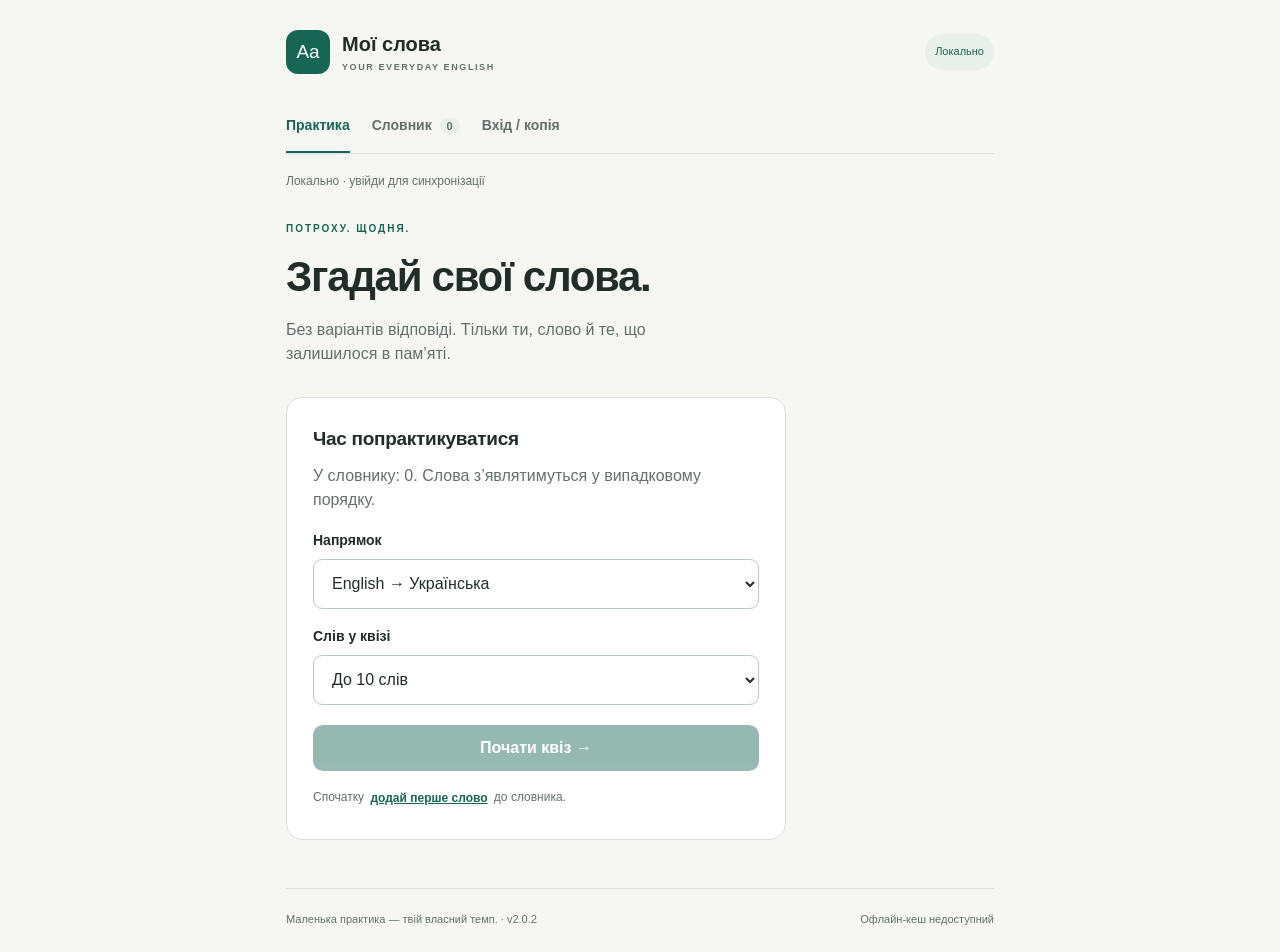
==== index.html @ 68e7719b "Add files via upload" ====
<!doctype html>
<html lang="uk">
<head>
  <meta charset="utf-8">
  <meta name="viewport" content="width=device-width, initial-scale=1, viewport-fit=cover">
  <meta name="theme-color" content="#176655">
  <meta name="description" content="Особистий англійський словник і квіз із ручним введенням відповіді. Працює локально й офлайн.">
  <meta name="apple-mobile-web-app-capable" content="yes">
  <meta name="apple-mobile-web-app-status-bar-style" content="default">
  <meta name="apple-mobile-web-app-title" content="Мої слова">
  <link rel="manifest" href="./manifest.webmanifest">
  <link rel="icon" href="./icons/icon.svg" type="image/svg+xml">
  <link rel="apple-touch-icon" href="./icons/apple-touch-icon.png">
  <link rel="stylesheet" href="./styles.css">
  <title>Мої слова · Vocabulary</title>
</head>
<body>
  <div class="shell">
    <header class="header"><a class="brand" href="./" aria-label="Мої слова — головна"><span class="brand-icon" aria-hidden="true">Aa</span><span>Мої слова<small>YOUR EVERYDAY ENGLISH</small></span></a><button id="account-shortcut" class="local-badge" type="button">Локально</button></header>
    <aside id="storage-warning" class="notice danger" hidden><p id="storage-warning-text"></p><button id="reload" class="secondary" type="button">Перезавантажити</button></aside>
    <aside id="update-notice" class="notice" hidden>Доступне оновлення. Заверши квіз і збережи зміни, потім <button id="update" class="text-button" type="button">онови застосунок</button>.</aside>
    <nav class="tabs" aria-label="Розділи"><button type="button" data-tab="quiz" aria-current="page">Практика</button><button type="button" data-tab="words">Словник <span id="word-count">0</span></button><button type="button" data-tab="backup">Вхід / копія</button></nav>
    <div class="sync-bar"><p id="sync-status" role="status">Словник на цьому пристрої</p><button id="sync-now" class="text-button" type="button" hidden>Синхронізувати ↻</button></div>
    <main id="main">
      <section id="quiz-view" aria-labelledby="quiz-title">
        <div id="quiz-setup">
          <p class="eyebrow">ПОТРОХУ. ЩОДНЯ.</p><h1 id="quiz-title">Згадай свої слова.</h1><p class="intro">Без варіантів відповіді. Тільки ти, слово й те, що залишилося в пам’яті.</p>
          <div class="panel practice-panel"><h2>Час попрактикуватися</h2><p id="available-count" class="muted"></p>
            <form id="start-form"><label for="direction">Напрямок</label><select id="direction"><option value="en-uk">English → Українська</option><option value="uk-en">Українська → English</option></select><label for="quiz-size">Слів у квізі</label><select id="quiz-size"><option value="10">До 10 слів</option><option value="20">До 20 слів</option><option value="all">Увесь словник</option></select><button id="start" class="primary full" type="submit">Почати квіз <span aria-hidden="true">→</span></button></form>
            <p id="quiz-empty" class="hint">Спочатку <button type="button" class="text-button" id="add-first">додай перше слово</button> до словника.</p>
          </div><p id="last-quiz" class="footnote"></p>
        </div>
        <div id="quiz-active" hidden><div class="section-line"><span id="quiz-progress" class="eyebrow"></span><button id="end-quiz" class="text-button" type="button">Завершити</button></div><progress id="progress" value="0" max="1" aria-label="Прогрес квізу"></progress><div class="panel question-panel"><p id="answer-language" class="muted"></p><h1 id="question" dir="auto"></h1><form id="answer-form"><label for="answer">Твоя відповідь</label><input id="answer" type="text" autocomplete="off" autocorrect="off" autocapitalize="none" spellcheck="false" maxlength="500" required><button id="check" class="primary full" type="submit">Перевірити</button></form><button id="skip" type="button" class="text-button skip">Не пам’ятаю</button><div id="feedback" class="feedback" aria-live="polite" hidden><h2 id="feedback-title"></h2><p id="expected"></p><p id="given" class="muted"></p><button id="accept" class="secondary full" type="button">Зарахувати мою відповідь</button><button id="next" class="primary full" type="button">Наступне слово →</button></div></div></div>
        <div id="quiz-result" hidden tabindex="-1"><p class="eyebrow">ПРАКТИКУ ЗАВЕРШЕНО</p><h1>Ще трохи впевненості.</h1><div class="panel"><p id="result-score" class="score"></p><p id="result-description" class="muted"></p><div class="button-row"><button id="again" class="primary" type="button">Новий квіз</button><button id="retry" class="secondary" type="button">Повторити помилки</button></div></div><div id="mistakes"></div></div>
      </section>
      <section id="words-view" aria-labelledby="words-title" hidden><p class="eyebrow">ТВІЙ ОСОБИСТИЙ ЗАПАС</p><h1 id="words-title">Слово за словом.</h1><p class="intro">Додавай те, що зустрічається саме тобі.</p><form id="word-form" class="panel"><h2 id="form-title">Додати слово</h2><label for="english">Англійське слово або вираз</label><input id="english" placeholder="flood" maxlength="500" lang="en" autocomplete="off" autocapitalize="none" spellcheck="false" required><label for="ukrainian">Український переклад</label><input id="ukrainian" placeholder="затоплювати; затопити" maxlength="500" lang="uk" autocomplete="off" required><p class="hint">Кілька правильних варіантів розділяй крапкою з комою <strong>;</strong> в будь-якому полі. Кома залишається частиною виразу.</p><div class="button-row"><button id="save-word" class="primary" type="submit">Додати слово +</button><button id="cancel-edit" class="secondary" type="button" hidden>Скасувати</button></div></form><div class="section-line"><h2>Мій словник</h2><span id="list-count" class="muted"></span></div><label class="sr-only" for="search">Пошук у словнику</label><input id="search" type="search" placeholder="Знайти слово або переклад…" autocomplete="off"><ul id="word-list" class="word-list"></ul><p id="list-empty" class="empty"></p></section>
      <section id="backup-view" aria-labelledby="backup-title" hidden><p class="eyebrow">ЗБЕРЕЖИ СВОЄ</p><h1 id="backup-title">Твої слова. Усюди.</h1><p class="intro">Увійди з однаковою поштою на iPhone і MacBook, щоб мати спільний словник.</p>
      <div class="panel"><h2>Синхронізація</h2><p id="account-description" class="muted"></p>
        <form id="login-form"><label for="login-email">Твоя пошта</label><input id="login-email" type="email" autocomplete="username" autocapitalize="none" autocorrect="off" required><label for="login-password">Пароль словника</label><input id="login-password" type="password" autocomplete="current-password" minlength="6" required><button id="login" class="primary full" type="submit">Увійти</button><p class="hint">Використай користувача, створеного в Supabase. Після першого входу слова з цього пристрою додадуться до твого хмарного словника. Реєстрації тут немає.</p></form>
        <div id="signed-in" hidden><p id="account-email"></p><button id="logout" class="secondary" type="button">Вийти на цьому пристрої</button><p class="hint">Вихід зупиняє синхронізацію. Локальна копія залишається доступною на цьому пристрої.</p></div>
      </div>
      <div id="sync-conflicts" class="panel" hidden><h2>Обери версію слова</h2><p class="muted">Слово змінилося на двох пристроях. Експорт зберігає поточну локальну версію; після вибору інша версія може бути замінена.</p><div id="conflict-list"></div></div><div class="panel"><h2>Експорт</h2><p class="muted">JSON-файл містить увесь словник і підсумок останнього квізу.</p><button id="export" class="primary" type="button">Завантажити JSON ↓</button><button id="export-raw" class="secondary" type="button" hidden>Зберегти пошкоджені дані</button><p id="export-note" class="hint">Після завантаження перевір, що файл з’явився у «Файли» → «Завантаження».</p></div><form id="import-form" class="panel"><h2>Відновлення</h2><label for="import-file">Файл резервної копії JSON</label><input id="import-file" type="file" accept=".json,application/json" required><label for="import-mode">Як імпортувати</label><select id="import-mode"><option value="merge">Додати до мого словника</option><option value="replace">Замінити весь словник</option></select><p class="hint">Під час додавання точні дублікати пропускаються. Після входу заміна пошириться також на хмарний словник та інші пристрої й потребує підтвердження.</p><button id="import" class="secondary" type="submit">Імпортувати</button></form><div class="storage-note"><h2>Пам’ятай про локальне збереження</h2><p>Слова не надсилаються на GitHub. Після входу вони синхронізуються з твоїм Supabase. До появи статусу «Синхронізовано» зміни є лише на цьому пристрої. Очищення його даних може видалити ще не передані зміни.</p><p>Safari та встановлений застосунок можуть мати окремі локальні дані. Увійди в однаковий акаунт на кожному пристрої. Не видаляй застосунок, доки є непередані зміни. JSON-копії працюють і без входу.</p><p>Роби копію після важливих змін. Офлайн-режим стане доступним після першого повного відкриття з інтернетом.</p></div></section>
    </main><footer>Маленька практика — твій власний темп. · v2.0.2<span id="offline-status" role="status"></span></footer>
  </div><div id="toast" role="status" aria-live="polite" hidden></div><noscript>Для словника потрібен JavaScript. Увімкни його в налаштуваннях браузера.</noscript><script type="module" src="./app.js"></script>
</body>
</html>
---- styles.css ----
:root{color-scheme:light;--bg:#f6f7f3;--paper:#fff;--ink:#202d29;--muted:#64716b;--green:#176655;--line:#dce3dc;--tint:#e9f0e9;--red:#a33c32;font-family:-apple-system,BlinkMacSystemFont,"Segoe UI",sans-serif;font-size:16px}*{box-sizing:border-box}[hidden]{display:none!important}body{margin:0;background:var(--bg);color:var(--ink);line-height:1.55}button,input,select{font:inherit}button,a,input,select{-webkit-tap-highlight-color:transparent}button{cursor:pointer;min-height:46px;border:0;border-radius:10px;font-weight:600;padding:11px 18px}button:disabled{opacity:.45;cursor:default}button:focus-visible,a:focus-visible,input:focus-visible,select:focus-visible{outline:3px solid #b97b2b;outline-offset:3px}input,select{width:100%;padding:13px 14px;min-height:50px;background:#fff;border:1px solid #b9c8bf;border-radius:9px;color:var(--ink);font-size:16px}input[type=file]{font-size:14px;padding:12px;overflow:hidden}label{display:block;font-size:14px;font-weight:600;margin:17px 0 7px}h1,h2,p{margin-top:0}h1{font-size:clamp(30px,5vw,42px);line-height:1.18;letter-spacing:-1.3px;margin-bottom:16px;font-weight:650}h2{font-size:19px;letter-spacing:-.3px;margin-bottom:10px}p{margin-bottom:16px}.shell{max-width:760px;margin:auto;padding:0 26px}.header{display:flex;align-items:center;justify-content:space-between;padding:30px 0 26px;gap:12px}.brand{display:flex;align-items:center;gap:12px;text-decoration:none;color:var(--ink);font-size:20px;font-weight:650;line-height:1.3}.brand small{display:block;font-size:9px;font-weight:600;letter-spacing:1.6px;color:var(--muted);margin-top:5px}.brand-icon{background:var(--green);color:#fff;display:grid;place-items:center;width:44px;height:44px;border-radius:12px;font-size:19px;font-weight:500}.local-badge{font-size:11px;color:var(--green);background:var(--tint);border-radius:30px;padding:7px 10px;white-space:nowrap}.tabs{display:flex;border-bottom:1px solid var(--line);margin-bottom:42px;gap:22px}.tabs button{border-radius:0;padding:14px 0;background:none;color:var(--muted);border-bottom:2px solid transparent;min-height:53px;font-size:14px}.tabs button[aria-current]{border-color:var(--green);color:var(--green)}.tabs span{font-size:11px;background:var(--tint);padding:2px 7px;border-radius:20px;margin-left:4px}.eyebrow{font-size:10px;letter-spacing:2px;font-weight:650;color:var(--green);margin-bottom:16px}.intro{color:var(--muted);max-width:450px;margin-bottom:30px;font-size:16px}.panel{background:var(--paper);border:1px solid var(--line);border-radius:16px;padding:26px;margin-bottom:24px}.practice-panel{max-width:500px}.muted,.hint,.footnote,.empty{color:var(--muted)}.hint{font-size:12px;line-height:1.65;margin:12px 0 0}.primary{background:var(--green);color:#fff}.secondary{background:var(--tint);color:var(--green);border:1px solid #d3dfd4}.full{width:100%;margin-top:20px}.text-button{padding:0 3px;min-height:44px;display:inline;background:none;color:var(--green);font-size:inherit}.hint .text-button{min-height:30px;text-decoration:underline}.button-row{display:flex;gap:10px;flex-wrap:wrap;margin-top:20px}.section-line{display:flex;justify-content:space-between;align-items:center;margin:28px 0 10px;gap:12px}.section-line h2,.section-line p{margin:0}.section-line .muted{font-size:12px}.word-list{list-style:none;padding:0;margin:16px 0}.word-list li{display:flex;gap:16px;align-items:center;justify-content:space-between;border-bottom:1px solid var(--line);padding:18px 0}.word-content{min-width:0;overflow-wrap:anywhere}.word-content strong{font-size:17px;font-weight:600;display:block}.word-content p{font-size:14px;color:var(--muted);margin:4px 0 0;white-space:pre-line}.word-actions{display:flex;flex-shrink:0;gap:3px}.word-actions button{font-size:12px;padding:9px;background:none;color:var(--green)}.word-actions .delete{color:var(--red)}.empty{padding:20px 0;font-size:14px}.footnote{font-size:12px}progress{width:100%;height:5px;border:0;display:block;margin:0 0 24px;border-radius:20px;background:var(--line)}progress::-webkit-progress-bar{background:var(--line);border-radius:20px}progress::-webkit-progress-value{background:var(--green);border-radius:20px}progress::-moz-progress-bar{background:var(--green)}.question-panel{padding:30px}.question-panel h1{margin:24px 0 30px;overflow-wrap:anywhere}.skip{display:block;margin:8px auto 0;font-size:14px}.feedback{margin-top:24px;border-top:1px solid var(--line);padding-top:22px;overflow-wrap:anywhere}.feedback h2{color:var(--green)}.feedback.wrong h2{color:var(--red)}.feedback p{margin-bottom:8px}.score{font-size:48px;font-weight:650;letter-spacing:-2px;margin-bottom:4px}.mistake{padding:18px 0;border-bottom:1px solid var(--line);overflow-wrap:anywhere}.mistake p{margin:4px 0;font-size:14px}.storage-note{font-size:14px;color:var(--muted);padding:4px 4px 0}.storage-note h2{font-size:16px;color:var(--ink)}.notice{padding:14px;background:var(--tint);border:1px solid var(--line);font-size:13px;border-radius:10px;margin-bottom:18px}.notice p{margin:0 0 8px}.danger{background:#fff0e9;color:#823b2c}.sr-only{position:absolute;width:1px;height:1px;overflow:hidden;clip:rect(0,0,0,0)}footer{margin:48px 0 0;padding:22px 0 max(24px,env(safe-area-inset-bottom));border-top:1px solid var(--line);font-size:11px;color:var(--muted);display:flex;justify-content:space-between;gap:12px}#toast{position:fixed;bottom:calc(20px + env(safe-area-inset-bottom));left:50%;transform:translateX(-50%);background:var(--ink);color:white;border-radius:12px;padding:13px 18px;font-size:14px;width:max-content;max-width:calc(100% - 32px);z-index:5;box-shadow:0 4px 24px #0002}#toast.error{background:#84392f}@media(max-width:480px){.shell{padding:0 20px}.header{padding-top:max(22px,env(safe-area-inset-top))}.local-badge{font-size:9px;padding:6px 8px}.brand{font-size:18px}.brand small{font-size:8px;letter-spacing:1px}.tabs{margin-bottom:32px;gap:24px}.panel{padding:21px}.word-list li{align-items:flex-start;gap:4px;flex-direction:column}.word-actions{align-self:flex-end;margin-bottom:-8px}.word-actions button{min-height:44px}footer{flex-direction:column;gap:4px}.question-panel{padding:23px}}@media(prefers-reduced-motion:reduce){*{scroll-behavior:auto!important}}

.sync-bar{display:flex;align-items:center;justify-content:space-between;gap:12px;margin:-24px 0 30px;font-size:12px;color:var(--muted)}.sync-bar p{margin:0;overflow-wrap:anywhere}.sync-bar button{font-size:12px;flex-shrink:0}.header .local-badge{min-height:36px;font-weight:500}.conflict-card{padding:20px 0;border-top:1px solid var(--line);overflow-wrap:anywhere}.conflict-card p{margin:5px 0;font-size:14px}#account-email{overflow-wrap:anywhere}#sync-conflicts{border-color:#bf9665}.sync-error{color:var(--red)}@media(max-width:480px){.tabs{gap:18px}.tabs button{font-size:13px}.sync-bar{margin-top:-18px;align-items:flex-start}.sync-bar button{max-width:135px}.local-badge{max-width:130px;overflow:hidden;text-overflow:ellipsis}}
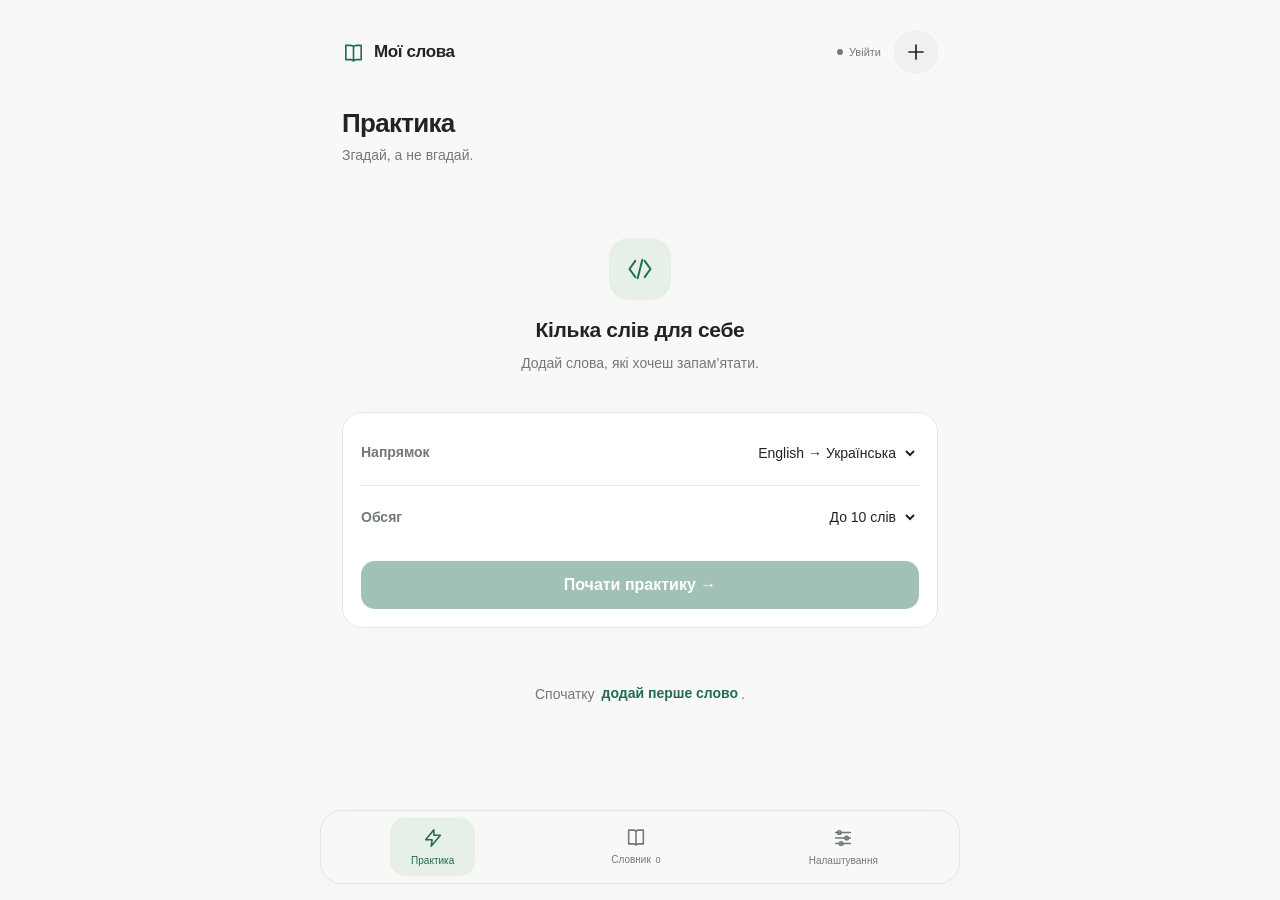
==== commit 91f90755: "Add files via upload" ====
--- a/index.html
+++ b/index.html
@@ -3,8 +3,9 @@
 <head>
   <meta charset="utf-8">
   <meta name="viewport" content="width=device-width, initial-scale=1, viewport-fit=cover">
-  <meta name="theme-color" content="#176655">
-  <meta name="description" content="Особистий англійський словник і квіз із ручним введенням відповіді. Працює локально й офлайн.">
+  <meta name="theme-color" content="#f8f8f6" media="(prefers-color-scheme: light)">
+  <meta name="theme-color" content="#212121" media="(prefers-color-scheme: dark)">
+  <meta name="description" content="Твій особистий англійський словник. Пригадуй слова, додавай нові й синхронізуй між пристроями.">
   <meta name="apple-mobile-web-app-capable" content="yes">
   <meta name="apple-mobile-web-app-status-bar-style" content="default">
   <meta name="apple-mobile-web-app-title" content="Мої слова">
@@ -12,35 +13,41 @@
   <link rel="icon" href="./icons/icon.svg" type="image/svg+xml">
   <link rel="apple-touch-icon" href="./icons/apple-touch-icon.png">
   <link rel="stylesheet" href="./styles.css">
-  <title>Мої слова · Vocabulary</title>
+  <title>Мої слова</title>
 </head>
 <body>
-  <div class="shell">
-    <header class="header"><a class="brand" href="./" aria-label="Мої слова — головна"><span class="brand-icon" aria-hidden="true">Aa</span><span>Мої слова<small>YOUR EVERYDAY ENGLISH</small></span></a><button id="account-shortcut" class="local-badge" type="button">Локально</button></header>
-    <aside id="storage-warning" class="notice danger" hidden><p id="storage-warning-text"></p><button id="reload" class="secondary" type="button">Перезавантажити</button></aside>
-    <aside id="update-notice" class="notice" hidden>Доступне оновлення. Заверши квіз і збережи зміни, потім <button id="update" class="text-button" type="button">онови застосунок</button>.</aside>
-    <nav class="tabs" aria-label="Розділи"><button type="button" data-tab="quiz" aria-current="page">Практика</button><button type="button" data-tab="words">Словник <span id="word-count">0</span></button><button type="button" data-tab="backup">Вхід / копія</button></nav>
-    <div class="sync-bar"><p id="sync-status" role="status">Словник на цьому пристрої</p><button id="sync-now" class="text-button" type="button" hidden>Синхронізувати ↻</button></div>
-    <main id="main">
-      <section id="quiz-view" aria-labelledby="quiz-title">
-        <div id="quiz-setup">
-          <p class="eyebrow">ПОТРОХУ. ЩОДНЯ.</p><h1 id="quiz-title">Згадай свої слова.</h1><p class="intro">Без варіантів відповіді. Тільки ти, слово й те, що залишилося в пам’яті.</p>
-          <div class="panel practice-panel"><h2>Час попрактикуватися</h2><p id="available-count" class="muted"></p>
-            <form id="start-form"><label for="direction">Напрямок</label><select id="direction"><option value="en-uk">English → Українська</option><option value="uk-en">Українська → English</option></select><label for="quiz-size">Слів у квізі</label><select id="quiz-size"><option value="10">До 10 слів</option><option value="20">До 20 слів</option><option value="all">Увесь словник</option></select><button id="start" class="primary full" type="submit">Почати квіз <span aria-hidden="true">→</span></button></form>
-            <p id="quiz-empty" class="hint">Спочатку <button type="button" class="text-button" id="add-first">додай перше слово</button> до словника.</p>
-          </div><p id="last-quiz" class="footnote"></p>
-        </div>
-        <div id="quiz-active" hidden><div class="section-line"><span id="quiz-progress" class="eyebrow"></span><button id="end-quiz" class="text-button" type="button">Завершити</button></div><progress id="progress" value="0" max="1" aria-label="Прогрес квізу"></progress><div class="panel question-panel"><p id="answer-language" class="muted"></p><h1 id="question" dir="auto"></h1><form id="answer-form"><label for="answer">Твоя відповідь</label><input id="answer" type="text" autocomplete="off" autocorrect="off" autocapitalize="none" spellcheck="false" maxlength="500" required><button id="check" class="primary full" type="submit">Перевірити</button></form><button id="skip" type="button" class="text-button skip">Не пам’ятаю</button><div id="feedback" class="feedback" aria-live="polite" hidden><h2 id="feedback-title"></h2><p id="expected"></p><p id="given" class="muted"></p><button id="accept" class="secondary full" type="button">Зарахувати мою відповідь</button><button id="next" class="primary full" type="button">Наступне слово →</button></div></div></div>
-        <div id="quiz-result" hidden tabindex="-1"><p class="eyebrow">ПРАКТИКУ ЗАВЕРШЕНО</p><h1>Ще трохи впевненості.</h1><div class="panel"><p id="result-score" class="score"></p><p id="result-description" class="muted"></p><div class="button-row"><button id="again" class="primary" type="button">Новий квіз</button><button id="retry" class="secondary" type="button">Повторити помилки</button></div></div><div id="mistakes"></div></div>
-      </section>
-      <section id="words-view" aria-labelledby="words-title" hidden><p class="eyebrow">ТВІЙ ОСОБИСТИЙ ЗАПАС</p><h1 id="words-title">Слово за словом.</h1><p class="intro">Додавай те, що зустрічається саме тобі.</p><form id="word-form" class="panel"><h2 id="form-title">Додати слово</h2><label for="english">Англійське слово або вираз</label><input id="english" placeholder="flood" maxlength="500" lang="en" autocomplete="off" autocapitalize="none" spellcheck="false" required><label for="ukrainian">Український переклад</label><input id="ukrainian" placeholder="затоплювати; затопити" maxlength="500" lang="uk" autocomplete="off" required><p class="hint">Кілька правильних варіантів розділяй крапкою з комою <strong>;</strong> в будь-якому полі. Кома залишається частиною виразу.</p><div class="button-row"><button id="save-word" class="primary" type="submit">Додати слово +</button><button id="cancel-edit" class="secondary" type="button" hidden>Скасувати</button></div></form><div class="section-line"><h2>Мій словник</h2><span id="list-count" class="muted"></span></div><label class="sr-only" for="search">Пошук у словнику</label><input id="search" type="search" placeholder="Знайти слово або переклад…" autocomplete="off"><ul id="word-list" class="word-list"></ul><p id="list-empty" class="empty"></p></section>
-      <section id="backup-view" aria-labelledby="backup-title" hidden><p class="eyebrow">ЗБЕРЕЖИ СВОЄ</p><h1 id="backup-title">Твої слова. Усюди.</h1><p class="intro">Увійди з однаковою поштою на iPhone і MacBook, щоб мати спільний словник.</p>
-      <div class="panel"><h2>Синхронізація</h2><p id="account-description" class="muted"></p>
-        <form id="login-form"><label for="login-email">Твоя пошта</label><input id="login-email" type="email" autocomplete="username" autocapitalize="none" autocorrect="off" required><label for="login-password">Пароль словника</label><input id="login-password" type="password" autocomplete="current-password" minlength="6" required><button id="login" class="primary full" type="submit">Увійти</button><p class="hint">Використай користувача, створеного в Supabase. Після першого входу слова з цього пристрою додадуться до твого хмарного словника. Реєстрації тут немає.</p></form>
-        <div id="signed-in" hidden><p id="account-email"></p><button id="logout" class="secondary" type="button">Вийти на цьому пристрої</button><p class="hint">Вихід зупиняє синхронізацію. Локальна копія залишається доступною на цьому пристрої.</p></div>
+<div class="shell">
+  <header class="header">
+    <a class="brand" href="./" aria-label="Мої слова — головна"><svg viewBox="0 0 24 24" aria-hidden="true"><path d="M4 4.5h5a4 4 0 0 1 3 1.3 4 4 0 0 1 3-1.3h5v15h-5a4 4 0 0 0-3 1.3 4 4 0 0 0-3-1.3H4zM12 6v14"/></svg>Мої слова</a>
+    <div class="header-actions"><button id="account-shortcut" class="sync-chip" type="button" data-state="guest"><span class="sync-dot" aria-hidden="true"></span><span id="sync-chip-label">Увійти</span></button><button id="quick-add" type="button" class="icon-button" aria-label="Швидко додати слово"><svg viewBox="0 0 24 24" aria-hidden="true"><path d="M12 5v14M5 12h14"/></svg></button></div>
+  </header>
+  <aside id="storage-warning" class="notice danger" hidden><p id="storage-warning-text"></p><button id="reload" class="secondary" type="button">Перезавантажити</button></aside>
+  <aside id="update-notice" class="notice" hidden><p>Доступна нова версія.</p><button id="update" class="text-button" type="button">Оновити застосунок</button></aside>
+  <aside id="sync-alert" class="notice danger" hidden><p id="sync-alert-text"></p><button id="show-sync" class="text-button" type="button">Переглянути</button></aside>
+  <main id="main">
+    <section id="quiz-view" aria-labelledby="quiz-title">
+      <div id="quiz-setup">
+        <div class="page-heading"><div><h1 id="quiz-title">Практика</h1><p class="muted">Згадай, а не вгадай.</p></div></div>
+        <div class="practice-intro"><div class="practice-mark" aria-hidden="true"><svg viewBox="0 0 24 24"><path d="m8 5-5 7 5 7M16 5l5 7-5 7M14 4l-4 16"/></svg></div><h2>Кілька слів для себе</h2><p id="available-count" class="muted"></p></div>
+        <form id="start-form" class="panel practice-options"><div class="option-row"><label for="direction">Напрямок</label><select id="direction"><option value="en-uk">English → Українська</option><option value="uk-en">Українська → English</option></select></div><div class="option-row"><label for="quiz-size">Обсяг</label><select id="quiz-size"><option value="10">До 10 слів</option><option value="20">До 20 слів</option><option value="all">Увесь словник</option></select></div><button id="start" class="primary full" type="submit">Почати практику <span aria-hidden="true">→</span></button></form>
+        <p id="quiz-empty" class="empty">Спочатку <button type="button" class="text-button" id="add-first">додай перше слово</button>.</p>
+        <p id="last-quiz" class="footnote center"></p>
       </div>
-      <div id="sync-conflicts" class="panel" hidden><h2>Обери версію слова</h2><p class="muted">Слово змінилося на двох пристроях. Експорт зберігає поточну локальну версію; після вибору інша версія може бути замінена.</p><div id="conflict-list"></div></div><div class="panel"><h2>Експорт</h2><p class="muted">JSON-файл містить увесь словник і підсумок останнього квізу.</p><button id="export" class="primary" type="button">Завантажити JSON ↓</button><button id="export-raw" class="secondary" type="button" hidden>Зберегти пошкоджені дані</button><p id="export-note" class="hint">Після завантаження перевір, що файл з’явився у «Файли» → «Завантаження».</p></div><form id="import-form" class="panel"><h2>Відновлення</h2><label for="import-file">Файл резервної копії JSON</label><input id="import-file" type="file" accept=".json,application/json" required><label for="import-mode">Як імпортувати</label><select id="import-mode"><option value="merge">Додати до мого словника</option><option value="replace">Замінити весь словник</option></select><p class="hint">Під час додавання точні дублікати пропускаються. Після входу заміна пошириться також на хмарний словник та інші пристрої й потребує підтвердження.</p><button id="import" class="secondary" type="submit">Імпортувати</button></form><div class="storage-note"><h2>Пам’ятай про локальне збереження</h2><p>Слова не надсилаються на GitHub. Після входу вони синхронізуються з твоїм Supabase. До появи статусу «Синхронізовано» зміни є лише на цьому пристрої. Очищення його даних може видалити ще не передані зміни.</p><p>Safari та встановлений застосунок можуть мати окремі локальні дані. Увійди в однаковий акаунт на кожному пристрої. Не видаляй застосунок, доки є непередані зміни. JSON-копії працюють і без входу.</p><p>Роби копію після важливих змін. Офлайн-режим стане доступним після першого повного відкриття з інтернетом.</p></div></section>
-    </main><footer>Маленька практика — твій власний темп. · v2.0.2<span id="offline-status" role="status"></span></footer>
-  </div><div id="toast" role="status" aria-live="polite" hidden></div><noscript>Для словника потрібен JavaScript. Увімкни його в налаштуваннях браузера.</noscript><script type="module" src="./app.js"></script>
+      <div id="quiz-active" hidden><div class="section-line quiz-toolbar"><span id="quiz-progress" class="eyebrow"></span><button id="end-quiz" class="text-button" type="button">Завершити</button></div><progress id="progress" value="0" max="1" aria-label="Прогрес квізу"></progress><div class="question-panel"><p id="answer-language" class="muted"></p><h1 id="question" dir="auto"></h1><form id="answer-form"><label class="sr-only" for="answer">Твоя відповідь</label><input id="answer" type="text" placeholder="Твоя відповідь…" autocomplete="off" autocorrect="off" autocapitalize="none" spellcheck="false" enterkeyhint="go" maxlength="500" required><button id="check" class="primary full" type="submit">Перевірити</button></form><button id="skip" type="button" class="text-button skip">Не пам’ятаю</button><div id="feedback" class="feedback" role="status" aria-live="polite" hidden><h2 id="feedback-title"></h2><p id="expected"></p><p id="given" class="muted"></p><button id="accept" class="secondary full" type="button">Зарахувати мою відповідь</button><button id="next" class="primary full" type="button">Наступне слово →</button></div></div></div>
+      <div id="quiz-result" hidden tabindex="-1"><div class="page-heading"><h1>Готово на сьогодні ✓</h1></div><div class="panel result-panel"><p id="result-score" class="score"></p><p id="result-description" class="muted"></p><div class="button-row"><button id="again" class="primary" type="button">Новий квіз</button><button id="retry" class="secondary" type="button">Повторити помилки</button></div></div><div id="mistakes"></div></div>
+    </section>
+    <section id="words-view" aria-labelledby="words-title" hidden><div class="page-heading"><div><h1 id="words-title">Словник</h1><p id="list-count" class="muted"></p></div><button id="add-word" class="primary compact" type="button"><span aria-hidden="true">+</span> Додати</button></div><label class="sr-only" for="search">Пошук у словнику</label><div class="search-wrap"><svg viewBox="0 0 24 24" aria-hidden="true"><circle cx="10.5" cy="10.5" r="6.5"/><path d="m16 16 4.5 4.5"/></svg><input id="search" type="search" placeholder="Пошук слова або перекладу" autocomplete="off"></div><ul id="word-list" class="word-list"></ul><p id="list-empty" class="empty"></p></section>
+    <section id="backup-view" aria-labelledby="backup-title" hidden><div class="page-heading"><div><h1 id="backup-title">Налаштування</h1><p class="muted">Акаунт, синхронізація й копії.</p></div></div>
+      <div class="panel"><div class="section-line"><h2>Мій акаунт</h2><button id="sync-now" class="text-button" type="button" hidden>Синхронізувати ↻</button></div><p id="sync-status" class="account-status" role="status"></p><p id="account-description" class="hint"></p><form id="login-form"><label for="login-email">Пошта</label><input id="login-email" type="email" autocomplete="username" autocapitalize="none" autocorrect="off" required><label for="login-password">Пароль словника</label><input id="login-password" type="password" autocomplete="current-password" minlength="6" required><button id="login" class="primary full" type="submit">Увійти</button><p class="hint">Використай пошту й пароль користувача словника. Після першого входу локальні слова додадуться до хмари.</p></form><div id="signed-in" hidden><p id="account-email"></p><button id="logout" class="secondary full" type="button">Вийти на цьому пристрої</button></div></div>
+      <div id="sync-conflicts" class="panel" hidden><h2>Обери версію слова</h2><p class="hint">Є зміни з двох пристроїв. За потреби збережи JSON-копію перед вибором.</p><div id="conflict-list"></div></div>
+      <div class="panel"><h2>Резервна копія</h2><p class="muted small">Збережи слова у JSON-файл. Старі копії теж підходять.</p><button id="export" class="secondary full" type="button">Завантажити JSON ↓</button><button id="export-raw" class="secondary full" type="button" hidden>Зберегти пошкоджені дані</button><p id="export-note" class="hint">Перевір завантаження у застосунку «Файли».</p><details class="settings-details"><summary>Відновити з JSON</summary><form id="import-form"><label for="import-file">Файл резервної копії</label><input id="import-file" type="file" accept=".json,application/json" required><label for="import-mode">Як відновити</label><select id="import-mode"><option value="merge">Додати до мого словника</option><option value="replace">Замінити весь словник</option></select><p class="hint">Додавання пропускає точні дублікати. Заміна після синхронізації пошириться на інші пристрої.</p><button id="import" class="secondary full" type="submit">Імпортувати</button></form></details></div>
+      <details class="panel settings-details about"><summary>Про збереження даних</summary><p>Без інтернету працює локальна копія. Зміни передаються після підключення й відкриття застосунку. Підсумки квізу залишаються на пристрої.</p><p>Вихід не видаляє локальні слова. Очищення даних браузера чи видалення застосунку можуть прибрати ще не передані зміни. Час від часу зберігай JSON-копію.</p><p>Safari та встановлений застосунок можуть мати окремі дані. Для синхронізації увійди з тією самою поштою.</p></details>
+      <footer><span>Мої слова · v3.0.0</span><span id="offline-status" role="status"></span></footer>
+    </section>
+  </main>
+</div>
+<nav class="bottom-nav" aria-label="Розділи"><button type="button" data-tab="quiz" aria-current="page"><svg viewBox="0 0 24 24" aria-hidden="true"><path d="m13 3-9 11h7l-1 7 10-12h-7z"/></svg><span>Практика</span></button><button type="button" data-tab="words"><svg viewBox="0 0 24 24" aria-hidden="true"><path d="M4 4.5h5a4 4 0 0 1 3 1.3 4 4 0 0 1 3-1.3h5v15h-5a4 4 0 0 0-3 1.3 4 4 0 0 0-3-1.3H4zM12 6v14"/></svg><span>Словник <span id="word-count" class="nav-count">0</span></span></button><button type="button" data-tab="backup"><svg viewBox="0 0 24 24" aria-hidden="true"><path d="M4 6h16M4 12h16M4 18h16"/><circle cx="8" cy="6" r="2"/><circle cx="16" cy="12" r="2"/><circle cx="10" cy="18" r="2"/></svg><span>Налаштування</span></button></nav>
+<dialog id="word-editor" class="editor" aria-labelledby="form-title"><div class="sheet-handle" aria-hidden="true"></div><div class="editor-heading"><h2 id="form-title">Додати слово</h2><button id="close-editor" class="icon-button" type="button" aria-label="Закрити форму"><svg viewBox="0 0 24 24" aria-hidden="true"><path d="m6 6 12 12M18 6 6 18"/></svg></button></div><form id="word-form"><label for="english">Англійське слово або вираз</label><input id="english" placeholder="Наприклад, flood" maxlength="500" lang="en" autocomplete="off" autocorrect="off" autocapitalize="none" spellcheck="false" enterkeyhint="next" required><label for="ukrainian">Український переклад</label><input id="ukrainian" placeholder="затоплювати; затопити" maxlength="500" lang="uk" autocomplete="off" enterkeyhint="done" required><p class="hint">Кілька правильних відповідей розділяй <strong>;</strong></p><label id="add-another-row" class="checkbox-row"><input id="add-another" type="checkbox" checked>Додати ще одне після збереження</label><div class="button-row editor-buttons"><button id="cancel-edit" class="secondary" type="button">Скасувати</button><button id="save-word" class="primary" type="submit">Додати</button></div></form><p id="editor-message" class="editor-message" role="status" aria-live="polite"></p></dialog>
+<div id="toast" role="status" aria-live="polite" hidden></div><noscript>Для словника потрібен JavaScript. Увімкни його в налаштуваннях браузера.</noscript><script type="module" src="./app.js"></script>
 </body>
 </html>
--- a/styles.css
+++ b/styles.css
@@ -1,3 +1,3 @@
-:root{color-scheme:light;--bg:#f6f7f3;--paper:#fff;--ink:#202d29;--muted:#64716b;--green:#176655;--line:#dce3dc;--tint:#e9f0e9;--red:#a33c32;font-family:-apple-system,BlinkMacSystemFont,"Segoe UI",sans-serif;font-size:16px}*{box-sizing:border-box}[hidden]{display:none!important}body{margin:0;background:var(--bg);color:var(--ink);line-height:1.55}button,input,select{font:inherit}button,a,input,select{-webkit-tap-highlight-color:transparent}button{cursor:pointer;min-height:46px;border:0;border-radius:10px;font-weight:600;padding:11px 18px}button:disabled{opacity:.45;cursor:default}button:focus-visible,a:focus-visible,input:focus-visible,select:focus-visible{outline:3px solid #b97b2b;outline-offset:3px}input,select{width:100%;padding:13px 14px;min-height:50px;background:#fff;border:1px solid #b9c8bf;border-radius:9px;color:var(--ink);font-size:16px}input[type=file]{font-size:14px;padding:12px;overflow:hidden}label{display:block;font-size:14px;font-weight:600;margin:17px 0 7px}h1,h2,p{margin-top:0}h1{font-size:clamp(30px,5vw,42px);line-height:1.18;letter-spacing:-1.3px;margin-bottom:16px;font-weight:650}h2{font-size:19px;letter-spacing:-.3px;margin-bottom:10px}p{margin-bottom:16px}.shell{max-width:760px;margin:auto;padding:0 26px}.header{display:flex;align-items:center;justify-content:space-between;padding:30px 0 26px;gap:12px}.brand{display:flex;align-items:center;gap:12px;text-decoration:none;color:var(--ink);font-size:20px;font-weight:650;line-height:1.3}.brand small{display:block;font-size:9px;font-weight:600;letter-spacing:1.6px;color:var(--muted);margin-top:5px}.brand-icon{background:var(--green);color:#fff;display:grid;place-items:center;width:44px;height:44px;border-radius:12px;font-size:19px;font-weight:500}.local-badge{font-size:11px;color:var(--green);background:var(--tint);border-radius:30px;padding:7px 10px;white-space:nowrap}.tabs{display:flex;border-bottom:1px solid var(--line);margin-bottom:42px;gap:22px}.tabs button{border-radius:0;padding:14px 0;background:none;color:var(--muted);border-bottom:2px solid transparent;min-height:53px;font-size:14px}.tabs button[aria-current]{border-color:var(--green);color:var(--green)}.tabs span{font-size:11px;background:var(--tint);padding:2px 7px;border-radius:20px;margin-left:4px}.eyebrow{font-size:10px;letter-spacing:2px;font-weight:650;color:var(--green);margin-bottom:16px}.intro{color:var(--muted);max-width:450px;margin-bottom:30px;font-size:16px}.panel{background:var(--paper);border:1px solid var(--line);border-radius:16px;padding:26px;margin-bottom:24px}.practice-panel{max-width:500px}.muted,.hint,.footnote,.empty{color:var(--muted)}.hint{font-size:12px;line-height:1.65;margin:12px 0 0}.primary{background:var(--green);color:#fff}.secondary{background:var(--tint);color:var(--green);border:1px solid #d3dfd4}.full{width:100%;margin-top:20px}.text-button{padding:0 3px;min-height:44px;display:inline;background:none;color:var(--green);font-size:inherit}.hint .text-button{min-height:30px;text-decoration:underline}.button-row{display:flex;gap:10px;flex-wrap:wrap;margin-top:20px}.section-line{display:flex;justify-content:space-between;align-items:center;margin:28px 0 10px;gap:12px}.section-line h2,.section-line p{margin:0}.section-line .muted{font-size:12px}.word-list{list-style:none;padding:0;margin:16px 0}.word-list li{display:flex;gap:16px;align-items:center;justify-content:space-between;border-bottom:1px solid var(--line);padding:18px 0}.word-content{min-width:0;overflow-wrap:anywhere}.word-content strong{font-size:17px;font-weight:600;display:block}.word-content p{font-size:14px;color:var(--muted);margin:4px 0 0;white-space:pre-line}.word-actions{display:flex;flex-shrink:0;gap:3px}.word-actions button{font-size:12px;padding:9px;background:none;color:var(--green)}.word-actions .delete{color:var(--red)}.empty{padding:20px 0;font-size:14px}.footnote{font-size:12px}progress{width:100%;height:5px;border:0;display:block;margin:0 0 24px;border-radius:20px;background:var(--line)}progress::-webkit-progress-bar{background:var(--line);border-radius:20px}progress::-webkit-progress-value{background:var(--green);border-radius:20px}progress::-moz-progress-bar{background:var(--green)}.question-panel{padding:30px}.question-panel h1{margin:24px 0 30px;overflow-wrap:anywhere}.skip{display:block;margin:8px auto 0;font-size:14px}.feedback{margin-top:24px;border-top:1px solid var(--line);padding-top:22px;overflow-wrap:anywhere}.feedback h2{color:var(--green)}.feedback.wrong h2{color:var(--red)}.feedback p{margin-bottom:8px}.score{font-size:48px;font-weight:650;letter-spacing:-2px;margin-bottom:4px}.mistake{padding:18px 0;border-bottom:1px solid var(--line);overflow-wrap:anywhere}.mistake p{margin:4px 0;font-size:14px}.storage-note{font-size:14px;color:var(--muted);padding:4px 4px 0}.storage-note h2{font-size:16px;color:var(--ink)}.notice{padding:14px;background:var(--tint);border:1px solid var(--line);font-size:13px;border-radius:10px;margin-bottom:18px}.notice p{margin:0 0 8px}.danger{background:#fff0e9;color:#823b2c}.sr-only{position:absolute;width:1px;height:1px;overflow:hidden;clip:rect(0,0,0,0)}footer{margin:48px 0 0;padding:22px 0 max(24px,env(safe-area-inset-bottom));border-top:1px solid var(--line);font-size:11px;color:var(--muted);display:flex;justify-content:space-between;gap:12px}#toast{position:fixed;bottom:calc(20px + env(safe-area-inset-bottom));left:50%;transform:translateX(-50%);background:var(--ink);color:white;border-radius:12px;padding:13px 18px;font-size:14px;width:max-content;max-width:calc(100% - 32px);z-index:5;box-shadow:0 4px 24px #0002}#toast.error{background:#84392f}@media(max-width:480px){.shell{padding:0 20px}.header{padding-top:max(22px,env(safe-area-inset-top))}.local-badge{font-size:9px;padding:6px 8px}.brand{font-size:18px}.brand small{font-size:8px;letter-spacing:1px}.tabs{margin-bottom:32px;gap:24px}.panel{padding:21px}.word-list li{align-items:flex-start;gap:4px;flex-direction:column}.word-actions{align-self:flex-end;margin-bottom:-8px}.word-actions button{min-height:44px}footer{flex-direction:column;gap:4px}.question-panel{padding:23px}}@media(prefers-reduced-motion:reduce){*{scroll-behavior:auto!important}}
+:root{color-scheme:light dark;--bg:#f8f8f6;--surface:#fff;--field:#f0f1ee;--ink:#202522;--muted:#727a74;--line:#e4e7e1;--accent:#216c54;--tint:#e7efe9;--button:#216c54;--on-button:#fff;--danger:#a23e34;--danger-bg:#fff1ec;--shadow:0 -8px 48px #20252212;font-family:-apple-system,BlinkMacSystemFont,"Segoe UI",sans-serif;font-size:16px;-webkit-text-size-adjust:100%}*{box-sizing:border-box}[hidden]{display:none!important}body{margin:0;background:var(--bg);color:var(--ink);line-height:1.5}button,input,select{font:inherit}button,a,input,select,summary{-webkit-tap-highlight-color:transparent}button{border:0;cursor:pointer;min-height:44px;padding:12px 16px;border-radius:14px;font-weight:600;color:var(--ink);background:transparent;touch-action:manipulation}button:disabled{opacity:.42;cursor:default}button:focus-visible,a:focus-visible,input:focus-visible,select:focus-visible,summary:focus-visible{outline:3px solid var(--accent);outline-offset:3px}svg{width:24px;height:24px;fill:none;stroke:currentColor;stroke-width:1.7;stroke-linecap:round;stroke-linejoin:round;flex-shrink:0}h1,h2,p{margin:0}h1{font-size:26px;line-height:1.2;letter-spacing:-.7px;font-weight:650}h2{font-size:18px;line-height:1.35;letter-spacing:-.3px;font-weight:600}input,select{min-height:50px;width:100%;border:1px solid transparent;border-radius:14px;background:var(--field);color:var(--ink);padding:13px 14px;font-size:16px}input::placeholder{color:var(--muted);opacity:.85}input:focus,select:focus{border-color:var(--accent);outline:none}label{display:block;font-size:13px;font-weight:550;margin:18px 0 8px}input[type=file]{font-size:13px;padding:12px;overflow:hidden}input[type=checkbox]{width:19px;min-height:19px;height:19px;margin:0;accent-color:var(--accent);flex-shrink:0}.shell{max-width:640px;padding:0 22px;margin:auto}.header{display:flex;justify-content:space-between;align-items:center;gap:12px;padding:22px 0 26px;padding-top:max(22px,env(safe-area-inset-top))}.brand{color:var(--ink);font-size:17px;letter-spacing:-.4px;font-weight:650;text-decoration:none;display:flex;align-items:center;gap:9px;white-space:nowrap}.brand svg{width:23px;height:23px;color:var(--accent)}.header-actions{display:flex;align-items:center;gap:5px}.icon-button{display:grid;place-items:center;width:44px;height:44px;padding:10px;border-radius:50%;background:var(--field)}.sync-chip{display:flex;align-items:center;gap:6px;font-size:11px;font-weight:500;max-width:154px;padding:8px;min-height:44px;color:var(--muted)}#sync-chip-label{overflow:hidden;text-overflow:ellipsis;white-space:nowrap}.sync-dot{width:6px;height:6px;border-radius:50%;background:var(--muted);flex-shrink:0}.sync-chip[data-state=synced] .sync-dot{background:var(--accent)}.sync-chip[data-state=pending] .sync-dot,.sync-chip[data-state=busy] .sync-dot{background:#bd862e}.sync-chip[data-state=error] .sync-dot{background:var(--danger)}main{padding-bottom:calc(106px + env(safe-area-inset-bottom))}.page-heading{display:flex;align-items:center;justify-content:space-between;gap:16px;margin-bottom:24px}.page-heading .muted{font-size:14px;margin-top:6px}.muted{color:var(--muted)}.small{font-size:14px}.hint{color:var(--muted);font-size:12px;line-height:1.6;margin-top:10px}.footnote{font-size:12px;color:var(--muted);margin-top:20px}.center{text-align:center}.panel{background:var(--surface);padding:20px;border-radius:20px;margin-bottom:16px;border:1px solid var(--line)}.primary{color:var(--on-button);background:var(--button)}.secondary{color:var(--ink);background:var(--field)}.text-button{color:var(--accent);font-size:14px;font-weight:550;padding:6px 3px}.compact{font-size:14px;min-height:44px;padding:10px 14px}.full{width:100%;margin-top:16px}.button-row{display:flex;gap:10px;flex-wrap:wrap;margin-top:18px}.button-row button{flex:1}.practice-intro{text-align:center;padding:25px 0 30px}.practice-mark{margin:0 auto 16px;display:grid;place-items:center;border-radius:20px;width:62px;height:62px;background:var(--tint);color:var(--accent)}.practice-mark svg{width:28px;height:28px}.practice-intro h2{font-size:21px;margin-bottom:8px}.practice-intro p{font-size:14px}.practice-options{padding:8px 18px 18px}.option-row{display:flex;align-items:center;gap:12px;min-height:64px}.option-row+.option-row{border-top:1px solid var(--line)}.option-row label{margin:0;color:var(--muted);font-size:14px;min-width:78px}.option-row select{font-size:14px;background:transparent;text-align:right;padding:10px 6px;min-height:44px}.practice-options .primary{margin-top:12px}.empty{text-align:center;font-size:14px;color:var(--muted);padding:28px 10px}.empty .text-button{font-size:14px}.search-wrap{position:relative}.search-wrap svg{position:absolute;top:15px;left:14px;width:20px;height:20px;color:var(--muted);pointer-events:none}.search-wrap input{padding-left:43px}.word-list{list-style:none;margin:12px 0 0;padding:0}.word-list li{padding:15px 0;border-bottom:1px solid var(--line);display:flex;align-items:center;justify-content:space-between;gap:16px}.word-content{min-width:0;overflow-wrap:anywhere}.word-content strong{display:block;font-weight:600;font-size:17px;line-height:1.4}.word-content p{font-size:14px;line-height:1.45;color:var(--muted);margin-top:4px;white-space:pre-line}.word-menu{position:relative;flex-shrink:0}.word-menu summary{list-style:none;width:44px;height:44px;display:grid;place-items:center;font-size:25px;letter-spacing:1px;color:var(--muted);border-radius:50%;cursor:pointer}.word-menu summary::-webkit-details-marker{display:none}.word-menu[open] summary{background:var(--field);color:var(--ink)}.word-actions{position:absolute;top:46px;right:0;min-width:170px;z-index:10;border-radius:14px;padding:6px;background:var(--surface);border:1px solid var(--line);box-shadow:0 8px 26px #0002}.word-actions button{display:block;width:100%;text-align:left;font-size:14px;border-radius:10px}.word-actions button:hover{background:var(--field)}.word-actions .delete{color:var(--danger)}.bottom-nav{position:fixed;bottom:0;left:50%;transform:translateX(-50%);width:100%;max-width:640px;display:flex;justify-content:space-around;background:var(--bg);border-top:1px solid var(--line);padding:7px 10px calc(7px + env(safe-area-inset-bottom));z-index:20}.bottom-nav button{display:flex;flex-direction:column;align-items:center;justify-content:center;gap:4px;font-size:10px;color:var(--muted);padding:7px 12px;min-height:58px;min-width:85px;border-radius:15px;font-weight:500}.bottom-nav button[aria-current]{color:var(--accent);background:var(--tint)}.bottom-nav svg{width:22px;height:22px}.nav-count{font-size:9px;display:inline-block;margin-left:2px}.section-line{display:flex;align-items:center;justify-content:space-between;gap:12px}.section-line h2{margin:0}.section-line .text-button{font-size:12px}.eyebrow{color:var(--muted);font-size:12px;font-weight:550;letter-spacing:.4px}.quiz-toolbar{margin-bottom:10px}progress{display:block;width:100%;height:4px;border:0;border-radius:10px;overflow:hidden;background:var(--line)}progress::-webkit-progress-bar{background:var(--line)}progress::-webkit-progress-value{background:var(--accent);border-radius:10px}progress::-moz-progress-bar{background:var(--accent)}.question-panel{padding:34px 0 10px}.question-panel>p{text-align:center;font-size:13px}.question-panel h1{text-align:center;font-size:clamp(30px,7vw,42px);letter-spacing:-.9px;line-height:1.3;overflow-wrap:anywhere;margin:18px 0 38px}.question-panel input{background:var(--surface);border:1px solid var(--line);min-height:56px;border-radius:17px}.question-panel input:focus{border-color:var(--accent)}.skip{display:block;margin:8px auto 0;color:var(--muted);font-size:13px}.feedback{border-top:1px solid var(--line);padding-top:20px;margin-top:24px;overflow-wrap:anywhere}.feedback h2{font-size:18px;color:var(--accent);margin-bottom:10px}.feedback.wrong h2{color:var(--danger)}.feedback p{font-size:14px;margin:6px 0}.feedback .full{margin-top:12px}.score{font-size:54px;font-weight:600;letter-spacing:-2px;margin-bottom:10px}.result-panel{text-align:center;padding-top:30px}.result-panel .muted{font-size:14px}.mistake{border-bottom:1px solid var(--line);padding:16px 0;overflow-wrap:anywhere}.mistake p{font-size:14px;margin-top:5px}#mistakes h2{font-size:16px;margin:28px 0 4px}.account-status{color:var(--muted);font-size:13px;margin-top:10px;overflow-wrap:anywhere}#account-email{font-size:15px;margin-top:14px;overflow-wrap:anywhere}.settings-details{margin-top:20px;border-top:1px solid var(--line);padding-top:14px}.settings-details summary{cursor:pointer;min-height:44px;display:flex;align-items:center;justify-content:space-between;font-size:14px;font-weight:550;list-style:none}.settings-details summary::after{content:'+';font-size:20px;color:var(--muted)}.settings-details[open] summary::after{content:'−'}.settings-details summary::-webkit-details-marker{display:none}.settings-details.about{margin-top:0;padding-top:14px}.about p{font-size:13px;color:var(--muted);margin:12px 0}.notice{background:var(--tint);padding:12px 14px;border-radius:14px;margin-bottom:18px;font-size:13px;overflow-wrap:anywhere}.notice p{margin:0}.danger{background:var(--danger-bg);color:var(--danger)}.notice .text-button{font-size:13px;padding:4px 0}.sync-error{color:var(--danger)}.conflict-card{border-top:1px solid var(--line);padding-top:15px;margin-top:18px;overflow-wrap:anywhere}.conflict-card p{font-size:13px;margin:7px 0}.conflict-card .button-row button{font-size:13px}.editor{color:var(--ink);background:var(--surface);border:0;box-shadow:var(--shadow);border-radius:26px 26px 0 0;padding:10px 24px max(24px,env(safe-area-inset-bottom));margin:0 auto;inset:auto 0 0;width:min(100%,560px);max-width:100%;max-height:calc(var(--viewport-height,100dvh) - 12px);overflow-y:auto;overscroll-behavior:contain}.editor::backdrop{background:#0006}.sheet-handle{height:4px;width:34px;border-radius:10px;background:var(--line);margin:0 auto 10px}.editor-heading{display:flex;align-items:center;justify-content:space-between;gap:14px}.editor-heading h2{font-size:20px}.editor-heading .icon-button{width:40px;height:40px;min-height:40px;background:none;color:var(--muted)}.editor-heading svg{width:20px;height:20px}.editor label:first-child{margin-top:14px}.checkbox-row{display:flex;align-items:center;gap:10px;font-weight:400;font-size:13px;color:var(--muted);min-height:44px;margin:12px 0 0}.editor-buttons{flex-wrap:nowrap;margin-top:14px}.editor-buttons .primary{flex:2}.editor-message{font-size:13px;color:var(--accent);min-height:20px;margin-top:12px}.editor-message.error{color:var(--danger)}body:has(dialog[open]){overflow:hidden}#toast{position:fixed;z-index:100;bottom:calc(88px + env(safe-area-inset-bottom));left:50%;transform:translateX(-50%);color:var(--surface);background:var(--ink);padding:13px 17px;border-radius:14px;width:max-content;max-width:calc(100% - 32px);font-size:14px;box-shadow:0 6px 30px #0002}#toast.error{background:var(--danger);color:#fff}footer{display:flex;justify-content:space-between;gap:12px;font-size:11px;color:var(--muted);padding:8px 2px 10px;flex-wrap:wrap}.sr-only{position:absolute;width:1px;height:1px;padding:0;margin:-1px;overflow:hidden;clip:rect(0,0,0,0);white-space:nowrap;border:0}.keyboard-open .bottom-nav{display:none}.keyboard-open #toast{bottom:16px}.keyboard-open main{padding-bottom:24px}@media(min-width:700px){.header{padding-top:30px;padding-bottom:34px}.bottom-nav{bottom:16px;border:1px solid var(--line);border-radius:22px;width:calc(100% - 40px);padding-bottom:7px;box-shadow:0 4px 22px #00000006}.practice-intro{padding-top:48px;padding-bottom:38px}.editor{inset:10vh 0 auto;border-radius:24px;max-height:80vh;padding:14px 28px 24px}.sheet-handle{display:none}}@media(max-width:360px){.shell{padding:0 16px}.brand{font-size:15px;gap:6px}.sync-chip{max-width:118px;font-size:10px;padding:5px}.header-actions{gap:2px}.option-row label{min-width:63px}.option-row select{font-size:13px}.bottom-nav button{min-width:80px}.panel{padding:17px}.editor{padding-left:20px;padding-right:20px}}@media(prefers-color-scheme:dark){:root{--bg:#212121;--surface:#292929;--field:#333;--ink:#ecefeb;--muted:#a3aaa3;--line:#3d423d;--accent:#9ccdb3;--tint:#2c3d33;--button:#b0d8c0;--on-button:#18251e;--danger:#f5ada1;--danger-bg:#442d29;--shadow:0 -8px 48px #0005}.word-actions{box-shadow:0 8px 26px #0006}#toast.error{background:#8d3b32;color:#fff}}@media(prefers-reduced-motion:reduce){*{scroll-behavior:auto!important}}
 
-.sync-bar{display:flex;align-items:center;justify-content:space-between;gap:12px;margin:-24px 0 30px;font-size:12px;color:var(--muted)}.sync-bar p{margin:0;overflow-wrap:anywhere}.sync-bar button{font-size:12px;flex-shrink:0}.header .local-badge{min-height:36px;font-weight:500}.conflict-card{padding:20px 0;border-top:1px solid var(--line);overflow-wrap:anywhere}.conflict-card p{margin:5px 0;font-size:14px}#account-email{overflow-wrap:anywhere}#sync-conflicts{border-color:#bf9665}.sync-error{color:var(--red)}@media(max-width:480px){.tabs{gap:18px}.tabs button{font-size:13px}.sync-bar{margin-top:-18px;align-items:flex-start}.sync-bar button{max-width:135px}.local-badge{max-width:130px;overflow:hidden;text-overflow:ellipsis}}
+.word-menu[data-side=up] .word-actions{top:auto;bottom:46px}
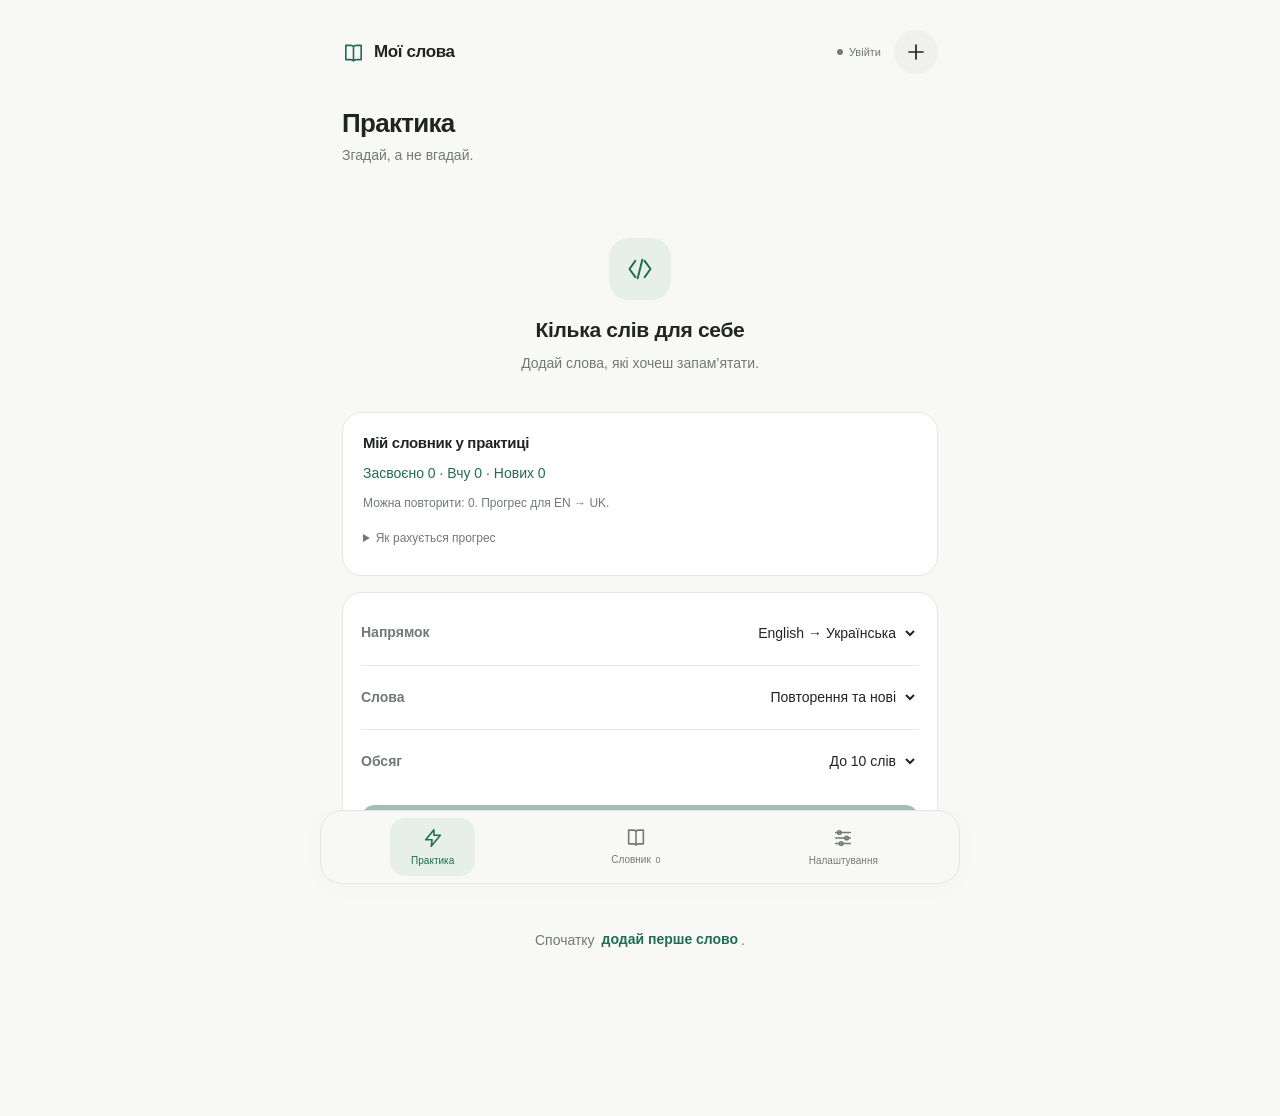
==== commit d9b1c148: "Add files via upload" ====
--- a/index.html
+++ b/index.html
@@ -29,25 +29,26 @@
       <div id="quiz-setup">
         <div class="page-heading"><div><h1 id="quiz-title">Практика</h1><p class="muted">Згадай, а не вгадай.</p></div></div>
         <div class="practice-intro"><div class="practice-mark" aria-hidden="true"><svg viewBox="0 0 24 24"><path d="m8 5-5 7 5 7M16 5l5 7-5 7M14 4l-4 16"/></svg></div><h2>Кілька слів для себе</h2><p id="available-count" class="muted"></p></div>
-        <form id="start-form" class="panel practice-options"><div class="option-row"><label for="direction">Напрямок</label><select id="direction"><option value="en-uk">English → Українська</option><option value="uk-en">Українська → English</option></select></div><div class="option-row"><label for="quiz-size">Обсяг</label><select id="quiz-size"><option value="10">До 10 слів</option><option value="20">До 20 слів</option><option value="all">Увесь словник</option></select></div><button id="start" class="primary full" type="submit">Почати практику <span aria-hidden="true">→</span></button></form>
-        <p id="quiz-empty" class="empty">Спочатку <button type="button" class="text-button" id="add-first">додай перше слово</button>.</p>
+        <div class="panel progress-overview"><h2>Мій словник у практиці</h2><p id="progress-summary"></p><p id="review-summary" class="hint"></p><details class="progress-help"><summary>Як рахується прогрес</summary><p class="hint">Для кожного напрямку окремо. Після правильних повторень перерви зростають: 1, 3, 7, 14 і 30 днів. Після п’ятого такого пригадування — «Засвоєно». Додаткові відповіді до цієї дати додаються до лічильника, але не підвищують рівень. Помилка повертає слово до «Вчу» й пропонує повторення через 10 хвилин; попередні відповіді залишаються. «Засвоєно» — орієнтир, а не гарантія пам’яті.</p></details></div>
+        <form id="start-form" class="panel practice-options"><div class="option-row"><label for="direction">Напрямок</label><select id="direction"><option value="en-uk">English → Українська</option><option value="uk-en">Українська → English</option></select></div><div class="option-row"><label for="practice-pool">Слова</label><select id="practice-pool"><option value="recommended">Повторення та нові</option><option value="all">Усі слова</option></select></div><div class="option-row"><label for="quiz-size">Обсяг</label><select id="quiz-size"><option value="10">До 10 слів</option><option value="20">До 20 слів</option><option value="all">Увесь словник</option></select></div><button id="start" class="primary full" type="submit">Почати практику <span aria-hidden="true">→</span></button></form>
+        <p id="practice-hint" class="hint center"></p><p id="quiz-empty" class="empty">Спочатку <button type="button" class="text-button" id="add-first">додай перше слово</button>.</p>
         <p id="last-quiz" class="footnote center"></p>
       </div>
-      <div id="quiz-active" hidden><div class="section-line quiz-toolbar"><span id="quiz-progress" class="eyebrow"></span><button id="end-quiz" class="text-button" type="button">Завершити</button></div><progress id="progress" value="0" max="1" aria-label="Прогрес квізу"></progress><div class="question-panel"><p id="answer-language" class="muted"></p><h1 id="question" dir="auto"></h1><form id="answer-form"><label class="sr-only" for="answer">Твоя відповідь</label><input id="answer" type="text" placeholder="Твоя відповідь…" autocomplete="off" autocorrect="off" autocapitalize="none" spellcheck="false" enterkeyhint="go" maxlength="500" required><button id="check" class="primary full" type="submit">Перевірити</button></form><button id="skip" type="button" class="text-button skip">Не пам’ятаю</button><div id="feedback" class="feedback" role="status" aria-live="polite" hidden><h2 id="feedback-title"></h2><p id="expected"></p><p id="given" class="muted"></p><button id="accept" class="secondary full" type="button">Зарахувати мою відповідь</button><button id="next" class="primary full" type="button">Наступне слово →</button></div></div></div>
-      <div id="quiz-result" hidden tabindex="-1"><div class="page-heading"><h1>Готово на сьогодні ✓</h1></div><div class="panel result-panel"><p id="result-score" class="score"></p><p id="result-description" class="muted"></p><div class="button-row"><button id="again" class="primary" type="button">Новий квіз</button><button id="retry" class="secondary" type="button">Повторити помилки</button></div></div><div id="mistakes"></div></div>
+      <div id="quiz-active" hidden><div class="section-line quiz-toolbar"><span id="quiz-progress" class="eyebrow"></span><button id="end-quiz" class="text-button" type="button">Завершити</button></div><progress id="progress" value="0" max="1" aria-label="Прогрес квізу"></progress><div class="question-panel"><p id="answer-language" class="muted"></p><h1 id="question" dir="auto"></h1><form id="answer-form"><label class="sr-only" for="answer">Твоя відповідь</label><input id="answer" type="text" placeholder="Твоя відповідь…" autocomplete="off" autocorrect="off" autocapitalize="none" spellcheck="false" enterkeyhint="go" maxlength="500" required><button id="check" class="primary full" type="submit">Перевірити</button></form><button id="skip" type="button" class="text-button skip">Не пам’ятаю</button><div id="feedback" class="feedback" role="status" aria-live="polite" hidden><h2 id="feedback-title"></h2><p id="expected"></p><p id="answer-progress" class="hint"></p><div id="quiz-example" class="quiz-example" hidden></div><button id="accept" class="secondary full" type="button">Зарахувати мою відповідь</button><button id="next" class="primary full" type="button">Наступне слово →</button></div></div></div>
+      <div id="quiz-result" hidden tabindex="-1"><div class="page-heading"><h1>Практику завершено ✓</h1></div><div class="panel result-panel"><p id="result-score" class="score"></p><p id="result-description" class="muted"></p><div class="button-row"><button id="again" class="primary" type="button">Новий квіз</button><button id="retry" class="secondary" type="button">Повторити помилки</button></div></div><div id="mistakes"></div></div>
     </section>
     <section id="words-view" aria-labelledby="words-title" hidden><div class="page-heading"><div><h1 id="words-title">Словник</h1><p id="list-count" class="muted"></p></div><button id="add-word" class="primary compact" type="button"><span aria-hidden="true">+</span> Додати</button></div><label class="sr-only" for="search">Пошук у словнику</label><div class="search-wrap"><svg viewBox="0 0 24 24" aria-hidden="true"><circle cx="10.5" cy="10.5" r="6.5"/><path d="m16 16 4.5 4.5"/></svg><input id="search" type="search" placeholder="Пошук слова або перекладу" autocomplete="off"></div><ul id="word-list" class="word-list"></ul><p id="list-empty" class="empty"></p></section>
     <section id="backup-view" aria-labelledby="backup-title" hidden><div class="page-heading"><div><h1 id="backup-title">Налаштування</h1><p class="muted">Акаунт, синхронізація й копії.</p></div></div>
       <div class="panel"><div class="section-line"><h2>Мій акаунт</h2><button id="sync-now" class="text-button" type="button" hidden>Синхронізувати ↻</button></div><p id="sync-status" class="account-status" role="status"></p><p id="account-description" class="hint"></p><form id="login-form"><label for="login-email">Пошта</label><input id="login-email" type="email" autocomplete="username" autocapitalize="none" autocorrect="off" required><label for="login-password">Пароль словника</label><input id="login-password" type="password" autocomplete="current-password" minlength="6" required><button id="login" class="primary full" type="submit">Увійти</button><p class="hint">Використай пошту й пароль користувача словника. Після першого входу локальні слова додадуться до хмари.</p></form><div id="signed-in" hidden><p id="account-email"></p><button id="logout" class="secondary full" type="button">Вийти на цьому пристрої</button></div></div>
       <div id="sync-conflicts" class="panel" hidden><h2>Обери версію слова</h2><p class="hint">Є зміни з двох пристроїв. За потреби збережи JSON-копію перед вибором.</p><div id="conflict-list"></div></div>
-      <div class="panel"><h2>Резервна копія</h2><p class="muted small">Збережи слова у JSON-файл. Старі копії теж підходять.</p><button id="export" class="secondary full" type="button">Завантажити JSON ↓</button><button id="export-raw" class="secondary full" type="button" hidden>Зберегти пошкоджені дані</button><p id="export-note" class="hint">Перевір завантаження у застосунку «Файли».</p><details class="settings-details"><summary>Відновити з JSON</summary><form id="import-form"><label for="import-file">Файл резервної копії</label><input id="import-file" type="file" accept=".json,application/json" required><label for="import-mode">Як відновити</label><select id="import-mode"><option value="merge">Додати до мого словника</option><option value="replace">Замінити весь словник</option></select><p class="hint">Додавання пропускає точні дублікати. Заміна після синхронізації пошириться на інші пристрої.</p><button id="import" class="secondary full" type="submit">Імпортувати</button></form></details></div>
-      <details class="panel settings-details about"><summary>Про збереження даних</summary><p>Без інтернету працює локальна копія. Зміни передаються після підключення й відкриття застосунку. Підсумки квізу залишаються на пристрої.</p><p>Вихід не видаляє локальні слова. Очищення даних браузера чи видалення застосунку можуть прибрати ще не передані зміни. Час від часу зберігай JSON-копію.</p><p>Safari та встановлений застосунок можуть мати окремі дані. Для синхронізації увійди з тією самою поштою.</p></details>
-      <footer><span>Мої слова · v3.0.0</span><span id="offline-status" role="status"></span></footer>
+      <div class="panel"><h2>Резервна копія</h2><p class="muted small">Збережи слова й прогрес у JSON-файл. Старі копії теж підходять.</p><button id="export" class="secondary full" type="button">Завантажити JSON ↓</button><button id="export-raw" class="secondary full" type="button" hidden>Зберегти пошкоджені дані</button><p id="export-note" class="hint">Перевір завантаження у застосунку «Файли».</p><details class="settings-details"><summary>Відновити з JSON</summary><form id="import-form"><label for="import-file">Файл резервної копії</label><input id="import-file" type="file" accept=".json,application/json" required><label for="import-mode">Як відновити</label><select id="import-mode"><option value="merge">Додати до мого словника</option><option value="replace">Замінити весь словник</option></select><p class="hint">Додавання пропускає точні дублікати. Заміна слів пошириться на інші пристрої. Історія прогресу з копії об’єднається з наявною без повторного підрахунку; заміна її не стирає.</p><button id="import" class="secondary full" type="submit">Імпортувати</button></form></details></div>
+      <details class="panel settings-details about"><summary>Про збереження даних</summary><p>Без інтернету працює локальна копія. Зміни передаються після підключення й відкриття застосунку. Прогрес слів синхронізується; підсумок останнього квізу залишається на пристрої. Прогрес починається з цього оновлення: старі підсумки не містять відповідей для кожного слова. Зміна слова або перекладу починає прогрес цієї картки заново; редагування прикладу, категорії чи Pattern його зберігає.</p><p>Вихід не видаляє локальні слова. Очищення даних браузера чи видалення застосунку можуть прибрати ще не передані зміни. Час від часу зберігай JSON-копію.</p><p>Safari та встановлений застосунок можуть мати окремі дані. Для синхронізації увійди з тією самою поштою.</p></details>
+      <footer><span>Мої слова · v3.4.0</span><span id="offline-status" role="status"></span></footer>
     </section>
   </main>
 </div>
 <nav class="bottom-nav" aria-label="Розділи"><button type="button" data-tab="quiz" aria-current="page"><svg viewBox="0 0 24 24" aria-hidden="true"><path d="m13 3-9 11h7l-1 7 10-12h-7z"/></svg><span>Практика</span></button><button type="button" data-tab="words"><svg viewBox="0 0 24 24" aria-hidden="true"><path d="M4 4.5h5a4 4 0 0 1 3 1.3 4 4 0 0 1 3-1.3h5v15h-5a4 4 0 0 0-3 1.3 4 4 0 0 0-3-1.3H4zM12 6v14"/></svg><span>Словник <span id="word-count" class="nav-count">0</span></span></button><button type="button" data-tab="backup"><svg viewBox="0 0 24 24" aria-hidden="true"><path d="M4 6h16M4 12h16M4 18h16"/><circle cx="8" cy="6" r="2"/><circle cx="16" cy="12" r="2"/><circle cx="10" cy="18" r="2"/></svg><span>Налаштування</span></button></nav>
-<dialog id="word-editor" class="editor" aria-labelledby="form-title"><div class="sheet-handle" aria-hidden="true"></div><div class="editor-heading"><h2 id="form-title">Додати слово</h2><button id="close-editor" class="icon-button" type="button" aria-label="Закрити форму"><svg viewBox="0 0 24 24" aria-hidden="true"><path d="m6 6 12 12M18 6 6 18"/></svg></button></div><form id="word-form"><label for="english">Англійське слово або вираз</label><input id="english" placeholder="Наприклад, flood" maxlength="500" lang="en" autocomplete="off" autocorrect="off" autocapitalize="none" spellcheck="false" enterkeyhint="next" required><label for="ukrainian">Український переклад</label><input id="ukrainian" placeholder="затоплювати; затопити" maxlength="500" lang="uk" autocomplete="off" enterkeyhint="done" required><p class="hint">Кілька правильних відповідей розділяй <strong>;</strong></p><label id="add-another-row" class="checkbox-row"><input id="add-another" type="checkbox" checked>Додати ще одне після збереження</label><div class="button-row editor-buttons"><button id="cancel-edit" class="secondary" type="button">Скасувати</button><button id="save-word" class="primary" type="submit">Додати</button></div></form><p id="editor-message" class="editor-message" role="status" aria-live="polite"></p></dialog>
+<dialog id="word-editor" class="editor" aria-labelledby="form-title"><div class="sheet-handle" aria-hidden="true"></div><div class="editor-heading"><h2 id="form-title">Додати слово</h2><button id="close-editor" class="icon-button" type="button" aria-label="Закрити форму"><svg viewBox="0 0 24 24" aria-hidden="true"><path d="m6 6 12 12M18 6 6 18"/></svg></button></div><form id="word-form"><label for="english">Англійське слово або вираз</label><input id="english" placeholder="Наприклад, flood" maxlength="500" lang="en" autocomplete="off" autocorrect="off" autocapitalize="none" spellcheck="false" enterkeyhint="next" required><label for="ukrainian">Український переклад</label><input id="ukrainian" placeholder="затоплювати; затопити" maxlength="500" lang="uk" autocomplete="off" enterkeyhint="done" required><p class="hint">Кілька правильних відповідей розділяй <strong>;</strong></p><label for="category">Категорія</label><select id="category" required><option value="" disabled>Обери категорію</option><option value="word" selected>Word — слово</option><option value="phrasal_verb">Phrasal Verb — фразове дієслово</option><option value="collocation">Collocation — колокація</option><option value="expression">Expression — вираз</option></select><div id="pos-row"><label for="part-of-speech">Частина мови · необов’язково</label><select id="part-of-speech"><option value="">Не вказано</option><option value="noun">Іменник</option><option value="verb">Дієслово</option><option value="adjective">Прикметник</option><option value="adverb">Прислівник</option><option value="other">Інше</option></select></div><label for="pattern">Pattern — конструкція · необов’язково</label><textarea id="pattern" maxlength="1000" rows="2" lang="en" placeholder="give in to someone/something"></textarea><p class="hint">Кілька конструкцій — кожну з нового рядка.</p><details class="example-editor"><summary>Приклад і примітка · необов’язково</summary><label for="example-en">Речення англійською</label><textarea id="example-en" maxlength="2000" rows="2" lang="en"></textarea><label for="example-uk">Переклад речення</label><textarea id="example-uk" maxlength="2000" rows="2" lang="uk"></textarea><label for="word-note">Примітка</label><textarea id="word-note" maxlength="500" rows="2" lang="uk"></textarea></details><label id="add-another-row" class="checkbox-row"><input id="add-another" type="checkbox" checked>Додати ще одне після збереження</label><div class="button-row editor-buttons"><button id="cancel-edit" class="secondary" type="button">Скасувати</button><button id="save-word" class="primary" type="submit">Додати</button></div></form><p id="editor-message" class="editor-message" role="status" aria-live="polite"></p></dialog>
 <div id="toast" role="status" aria-live="polite" hidden></div><noscript>Для словника потрібен JavaScript. Увімкни його в налаштуваннях браузера.</noscript><script type="module" src="./app.js"></script>
 </body>
 </html>
--- a/styles.css
+++ b/styles.css
@@ -1,3 +1,11 @@
 :root{color-scheme:light dark;--bg:#f8f8f6;--surface:#fff;--field:#f0f1ee;--ink:#202522;--muted:#727a74;--line:#e4e7e1;--accent:#216c54;--tint:#e7efe9;--button:#216c54;--on-button:#fff;--danger:#a23e34;--danger-bg:#fff1ec;--shadow:0 -8px 48px #20252212;font-family:-apple-system,BlinkMacSystemFont,"Segoe UI",sans-serif;font-size:16px;-webkit-text-size-adjust:100%}*{box-sizing:border-box}[hidden]{display:none!important}body{margin:0;background:var(--bg);color:var(--ink);line-height:1.5}button,input,select{font:inherit}button,a,input,select,summary{-webkit-tap-highlight-color:transparent}button{border:0;cursor:pointer;min-height:44px;padding:12px 16px;border-radius:14px;font-weight:600;color:var(--ink);background:transparent;touch-action:manipulation}button:disabled{opacity:.42;cursor:default}button:focus-visible,a:focus-visible,input:focus-visible,select:focus-visible,summary:focus-visible{outline:3px solid var(--accent);outline-offset:3px}svg{width:24px;height:24px;fill:none;stroke:currentColor;stroke-width:1.7;stroke-linecap:round;stroke-linejoin:round;flex-shrink:0}h1,h2,p{margin:0}h1{font-size:26px;line-height:1.2;letter-spacing:-.7px;font-weight:650}h2{font-size:18px;line-height:1.35;letter-spacing:-.3px;font-weight:600}input,select{min-height:50px;width:100%;border:1px solid transparent;border-radius:14px;background:var(--field);color:var(--ink);padding:13px 14px;font-size:16px}input::placeholder{color:var(--muted);opacity:.85}input:focus,select:focus{border-color:var(--accent);outline:none}label{display:block;font-size:13px;font-weight:550;margin:18px 0 8px}input[type=file]{font-size:13px;padding:12px;overflow:hidden}input[type=checkbox]{width:19px;min-height:19px;height:19px;margin:0;accent-color:var(--accent);flex-shrink:0}.shell{max-width:640px;padding:0 22px;margin:auto}.header{display:flex;justify-content:space-between;align-items:center;gap:12px;padding:22px 0 26px;padding-top:max(22px,env(safe-area-inset-top))}.brand{color:var(--ink);font-size:17px;letter-spacing:-.4px;font-weight:650;text-decoration:none;display:flex;align-items:center;gap:9px;white-space:nowrap}.brand svg{width:23px;height:23px;color:var(--accent)}.header-actions{display:flex;align-items:center;gap:5px}.icon-button{display:grid;place-items:center;width:44px;height:44px;padding:10px;border-radius:50%;background:var(--field)}.sync-chip{display:flex;align-items:center;gap:6px;font-size:11px;font-weight:500;max-width:154px;padding:8px;min-height:44px;color:var(--muted)}#sync-chip-label{overflow:hidden;text-overflow:ellipsis;white-space:nowrap}.sync-dot{width:6px;height:6px;border-radius:50%;background:var(--muted);flex-shrink:0}.sync-chip[data-state=synced] .sync-dot{background:var(--accent)}.sync-chip[data-state=pending] .sync-dot,.sync-chip[data-state=busy] .sync-dot{background:#bd862e}.sync-chip[data-state=error] .sync-dot{background:var(--danger)}main{padding-bottom:calc(106px + env(safe-area-inset-bottom))}.page-heading{display:flex;align-items:center;justify-content:space-between;gap:16px;margin-bottom:24px}.page-heading .muted{font-size:14px;margin-top:6px}.muted{color:var(--muted)}.small{font-size:14px}.hint{color:var(--muted);font-size:12px;line-height:1.6;margin-top:10px}.footnote{font-size:12px;color:var(--muted);margin-top:20px}.center{text-align:center}.panel{background:var(--surface);padding:20px;border-radius:20px;margin-bottom:16px;border:1px solid var(--line)}.primary{color:var(--on-button);background:var(--button)}.secondary{color:var(--ink);background:var(--field)}.text-button{color:var(--accent);font-size:14px;font-weight:550;padding:6px 3px}.compact{font-size:14px;min-height:44px;padding:10px 14px}.full{width:100%;margin-top:16px}.button-row{display:flex;gap:10px;flex-wrap:wrap;margin-top:18px}.button-row button{flex:1}.practice-intro{text-align:center;padding:25px 0 30px}.practice-mark{margin:0 auto 16px;display:grid;place-items:center;border-radius:20px;width:62px;height:62px;background:var(--tint);color:var(--accent)}.practice-mark svg{width:28px;height:28px}.practice-intro h2{font-size:21px;margin-bottom:8px}.practice-intro p{font-size:14px}.practice-options{padding:8px 18px 18px}.option-row{display:flex;align-items:center;gap:12px;min-height:64px}.option-row+.option-row{border-top:1px solid var(--line)}.option-row label{margin:0;color:var(--muted);font-size:14px;min-width:78px}.option-row select{font-size:14px;background:transparent;text-align:right;padding:10px 6px;min-height:44px}.practice-options .primary{margin-top:12px}.empty{text-align:center;font-size:14px;color:var(--muted);padding:28px 10px}.empty .text-button{font-size:14px}.search-wrap{position:relative}.search-wrap svg{position:absolute;top:15px;left:14px;width:20px;height:20px;color:var(--muted);pointer-events:none}.search-wrap input{padding-left:43px}.word-list{list-style:none;margin:12px 0 0;padding:0}.word-list li{padding:15px 0;border-bottom:1px solid var(--line);display:flex;align-items:center;justify-content:space-between;gap:16px}.word-content{min-width:0;overflow-wrap:anywhere}.word-content strong{display:block;font-weight:600;font-size:17px;line-height:1.4}.word-content p{font-size:14px;line-height:1.45;color:var(--muted);margin-top:4px;white-space:pre-line}.word-menu{position:relative;flex-shrink:0}.word-menu summary{list-style:none;width:44px;height:44px;display:grid;place-items:center;font-size:25px;letter-spacing:1px;color:var(--muted);border-radius:50%;cursor:pointer}.word-menu summary::-webkit-details-marker{display:none}.word-menu[open] summary{background:var(--field);color:var(--ink)}.word-actions{position:absolute;top:46px;right:0;min-width:170px;z-index:10;border-radius:14px;padding:6px;background:var(--surface);border:1px solid var(--line);box-shadow:0 8px 26px #0002}.word-actions button{display:block;width:100%;text-align:left;font-size:14px;border-radius:10px}.word-actions button:hover{background:var(--field)}.word-actions .delete{color:var(--danger)}.bottom-nav{position:fixed;bottom:0;left:50%;transform:translateX(-50%);width:100%;max-width:640px;display:flex;justify-content:space-around;background:var(--bg);border-top:1px solid var(--line);padding:7px 10px calc(7px + env(safe-area-inset-bottom));z-index:20}.bottom-nav button{display:flex;flex-direction:column;align-items:center;justify-content:center;gap:4px;font-size:10px;color:var(--muted);padding:7px 12px;min-height:58px;min-width:85px;border-radius:15px;font-weight:500}.bottom-nav button[aria-current]{color:var(--accent);background:var(--tint)}.bottom-nav svg{width:22px;height:22px}.nav-count{font-size:9px;display:inline-block;margin-left:2px}.section-line{display:flex;align-items:center;justify-content:space-between;gap:12px}.section-line h2{margin:0}.section-line .text-button{font-size:12px}.eyebrow{color:var(--muted);font-size:12px;font-weight:550;letter-spacing:.4px}.quiz-toolbar{margin-bottom:10px}progress{display:block;width:100%;height:4px;border:0;border-radius:10px;overflow:hidden;background:var(--line)}progress::-webkit-progress-bar{background:var(--line)}progress::-webkit-progress-value{background:var(--accent);border-radius:10px}progress::-moz-progress-bar{background:var(--accent)}.question-panel{padding:34px 0 10px}.question-panel>p{text-align:center;font-size:13px}.question-panel h1{text-align:center;font-size:clamp(30px,7vw,42px);letter-spacing:-.9px;line-height:1.3;overflow-wrap:anywhere;margin:18px 0 38px}.question-panel input{background:var(--surface);border:1px solid var(--line);min-height:56px;border-radius:17px}.question-panel input:focus{border-color:var(--accent)}.skip{display:block;margin:8px auto 0;color:var(--muted);font-size:13px}.feedback{border-top:1px solid var(--line);padding-top:20px;margin-top:24px;overflow-wrap:anywhere}.feedback h2{font-size:18px;color:var(--accent);margin-bottom:10px}.feedback.wrong h2{color:var(--danger)}.feedback p{font-size:14px;margin:6px 0}.feedback .full{margin-top:12px}.score{font-size:54px;font-weight:600;letter-spacing:-2px;margin-bottom:10px}.result-panel{text-align:center;padding-top:30px}.result-panel .muted{font-size:14px}.mistake{border-bottom:1px solid var(--line);padding:16px 0;overflow-wrap:anywhere}.mistake p{font-size:14px;margin-top:5px}#mistakes h2{font-size:16px;margin:28px 0 4px}.account-status{color:var(--muted);font-size:13px;margin-top:10px;overflow-wrap:anywhere}#account-email{font-size:15px;margin-top:14px;overflow-wrap:anywhere}.settings-details{margin-top:20px;border-top:1px solid var(--line);padding-top:14px}.settings-details summary{cursor:pointer;min-height:44px;display:flex;align-items:center;justify-content:space-between;font-size:14px;font-weight:550;list-style:none}.settings-details summary::after{content:'+';font-size:20px;color:var(--muted)}.settings-details[open] summary::after{content:'−'}.settings-details summary::-webkit-details-marker{display:none}.settings-details.about{margin-top:0;padding-top:14px}.about p{font-size:13px;color:var(--muted);margin:12px 0}.notice{background:var(--tint);padding:12px 14px;border-radius:14px;margin-bottom:18px;font-size:13px;overflow-wrap:anywhere}.notice p{margin:0}.danger{background:var(--danger-bg);color:var(--danger)}.notice .text-button{font-size:13px;padding:4px 0}.sync-error{color:var(--danger)}.conflict-card{border-top:1px solid var(--line);padding-top:15px;margin-top:18px;overflow-wrap:anywhere}.conflict-card p{font-size:13px;margin:7px 0}.conflict-card .button-row button{font-size:13px}.editor{color:var(--ink);background:var(--surface);border:0;box-shadow:var(--shadow);border-radius:26px 26px 0 0;padding:10px 24px max(24px,env(safe-area-inset-bottom));margin:0 auto;inset:auto 0 0;width:min(100%,560px);max-width:100%;max-height:calc(var(--viewport-height,100dvh) - 12px);overflow-y:auto;overscroll-behavior:contain}.editor::backdrop{background:#0006}.sheet-handle{height:4px;width:34px;border-radius:10px;background:var(--line);margin:0 auto 10px}.editor-heading{display:flex;align-items:center;justify-content:space-between;gap:14px}.editor-heading h2{font-size:20px}.editor-heading .icon-button{width:40px;height:40px;min-height:40px;background:none;color:var(--muted)}.editor-heading svg{width:20px;height:20px}.editor label:first-child{margin-top:14px}.checkbox-row{display:flex;align-items:center;gap:10px;font-weight:400;font-size:13px;color:var(--muted);min-height:44px;margin:12px 0 0}.editor-buttons{flex-wrap:nowrap;margin-top:14px}.editor-buttons .primary{flex:2}.editor-message{font-size:13px;color:var(--accent);min-height:20px;margin-top:12px}.editor-message.error{color:var(--danger)}body:has(dialog[open]){overflow:hidden}#toast{position:fixed;z-index:100;bottom:calc(88px + env(safe-area-inset-bottom));left:50%;transform:translateX(-50%);color:var(--surface);background:var(--ink);padding:13px 17px;border-radius:14px;width:max-content;max-width:calc(100% - 32px);font-size:14px;box-shadow:0 6px 30px #0002}#toast.error{background:var(--danger);color:#fff}footer{display:flex;justify-content:space-between;gap:12px;font-size:11px;color:var(--muted);padding:8px 2px 10px;flex-wrap:wrap}.sr-only{position:absolute;width:1px;height:1px;padding:0;margin:-1px;overflow:hidden;clip:rect(0,0,0,0);white-space:nowrap;border:0}.keyboard-open .bottom-nav{display:none}.keyboard-open #toast{bottom:16px}.keyboard-open main{padding-bottom:24px}@media(min-width:700px){.header{padding-top:30px;padding-bottom:34px}.bottom-nav{bottom:16px;border:1px solid var(--line);border-radius:22px;width:calc(100% - 40px);padding-bottom:7px;box-shadow:0 4px 22px #00000006}.practice-intro{padding-top:48px;padding-bottom:38px}.editor{inset:10vh 0 auto;border-radius:24px;max-height:80vh;padding:14px 28px 24px}.sheet-handle{display:none}}@media(max-width:360px){.shell{padding:0 16px}.brand{font-size:15px;gap:6px}.sync-chip{max-width:118px;font-size:10px;padding:5px}.header-actions{gap:2px}.option-row label{min-width:63px}.option-row select{font-size:13px}.bottom-nav button{min-width:80px}.panel{padding:17px}.editor{padding-left:20px;padding-right:20px}}@media(prefers-color-scheme:dark){:root{--bg:#212121;--surface:#292929;--field:#333;--ink:#ecefeb;--muted:#a3aaa3;--line:#3d423d;--accent:#9ccdb3;--tint:#2c3d33;--button:#b0d8c0;--on-button:#18251e;--danger:#f5ada1;--danger-bg:#442d29;--shadow:0 -8px 48px #0005}.word-actions{box-shadow:0 8px 26px #0006}#toast.error{background:#8d3b32;color:#fff}}@media(prefers-reduced-motion:reduce){*{scroll-behavior:auto!important}}
 
 .word-menu[data-side=up] .word-actions{top:auto;bottom:46px}
+
+/* Optional examples remain folded in the dictionary and appear after checking. */
+.word-examples{font-size:.9rem;margin-top:.55rem}.word-examples summary,.example-editor summary{cursor:pointer;color:var(--accent,#216b56)}.word-examples p{margin:.5rem 0;white-space:pre-wrap}.quiz-example{border-top:1px solid var(--line,#dce3de);margin-top:1rem;padding-top:.6rem;font-size:.95rem;white-space:pre-wrap}.example-editor{margin:1rem 0}.example-editor[open] summary{margin-bottom:1rem}.editor textarea{display:block;width:100%;resize:vertical;font:inherit;line-height:1.5;min-height:70px;padding:12px;border:1px solid var(--line,#dce3de);border-radius:12px;background:transparent;color:inherit;margin-bottom:14px}.editor{max-height:calc(100dvh - 32px);overflow-y:auto}.word-content{min-width:0;overflow-wrap:anywhere}
+
+.word-label,.pos-label{display:inline-block;font-size:11px;line-height:1.4;padding:3px 8px;border-radius:8px;margin:5px 5px 0 0}.word-label{background:var(--tint);color:var(--accent)}.pos-label{background:var(--field);color:var(--muted)}.word-content .word-pattern,.feedback .word-pattern{white-space:pre-line;color:var(--ink);font-family:ui-monospace,SFMono-Regular,Menlo,monospace;font-size:13px;overflow-wrap:anywhere}#pattern{margin-bottom:0}#pos-row select{margin-bottom:0}
+
+/* Quiet per-word progress: no streak calendar, goals or missed-day indicators. */
+.progress-overview h2{font-size:15px}.progress-overview>p{font-size:14px;margin-top:10px;color:var(--accent)}.progress-overview .hint{color:var(--muted);font-size:12px}.progress-help{margin-top:10px}.progress-help summary,.word-progress summary{cursor:pointer;color:var(--muted);font-size:12px;min-height:32px;line-height:1.5;padding:6px 0}.word-progress{margin-top:6px}.word-content .word-progress p{font-size:12px}.word-content .word-progress .progress-name{color:var(--accent);margin-top:10px}#answer-progress{color:var(--muted);font-size:12px;margin:10px 0}#practice-hint{margin:0 4px 18px}.progress-help summary:focus-visible,.word-progress summary:focus-visible{outline:2px solid var(--accent);outline-offset:2px}
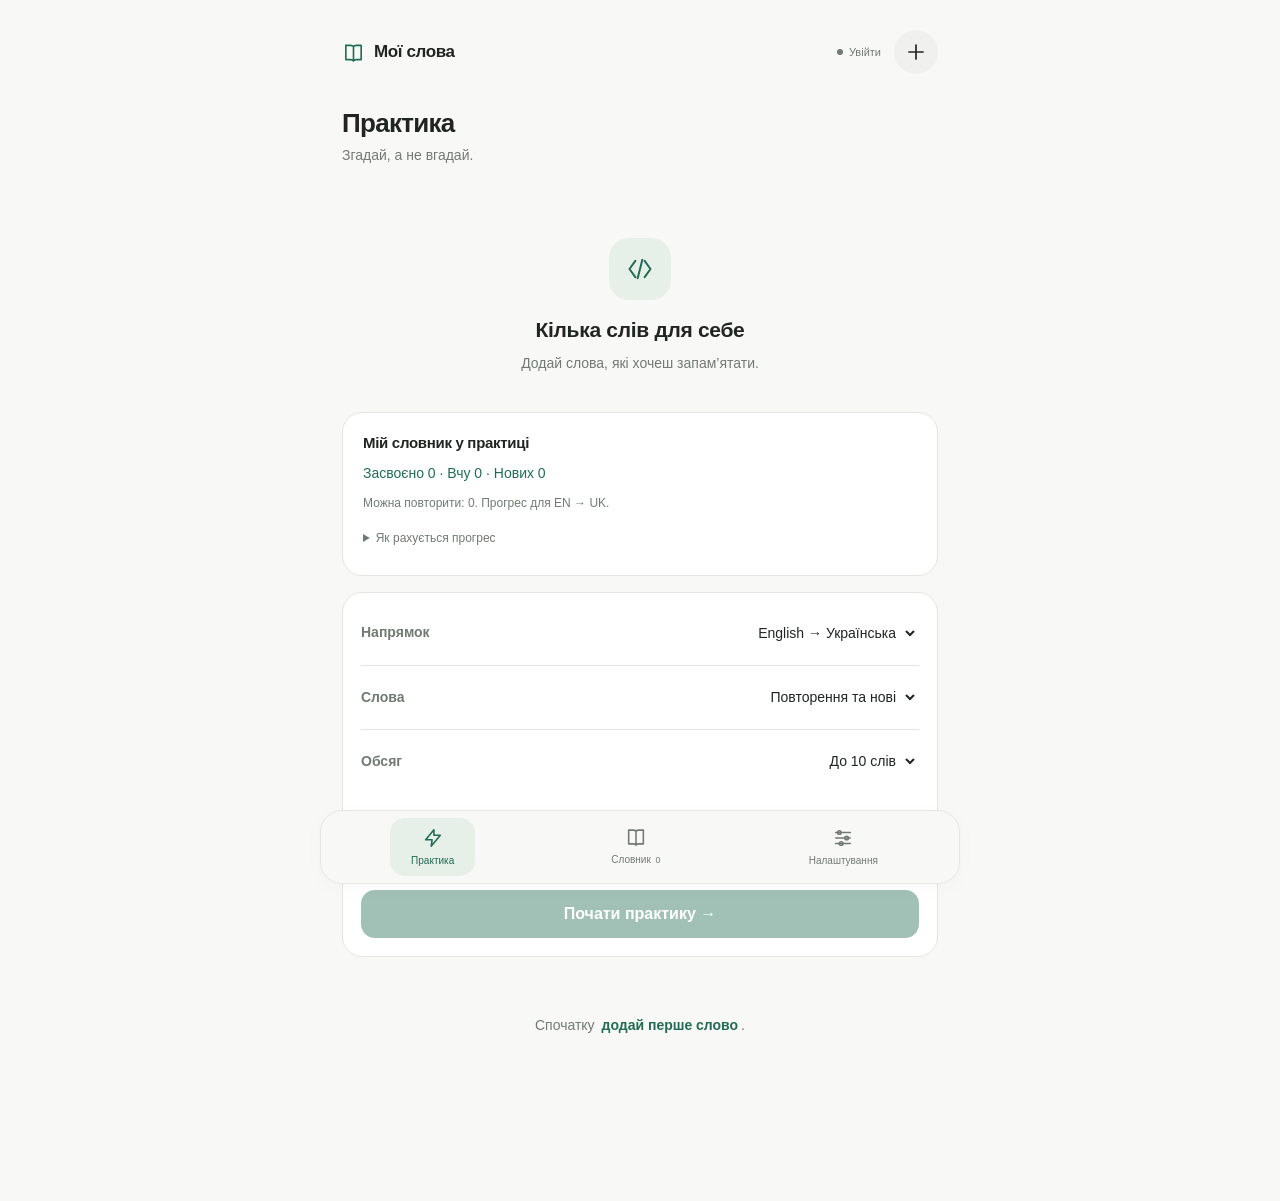
==== commit 53254815: "Add files via upload" ====
--- a/index.html
+++ b/index.html
@@ -30,11 +30,12 @@
         <div class="page-heading"><div><h1 id="quiz-title">Практика</h1><p class="muted">Згадай, а не вгадай.</p></div></div>
         <div class="practice-intro"><div class="practice-mark" aria-hidden="true"><svg viewBox="0 0 24 24"><path d="m8 5-5 7 5 7M16 5l5 7-5 7M14 4l-4 16"/></svg></div><h2>Кілька слів для себе</h2><p id="available-count" class="muted"></p></div>
         <div class="panel progress-overview"><h2>Мій словник у практиці</h2><p id="progress-summary"></p><p id="review-summary" class="hint"></p><details class="progress-help"><summary>Як рахується прогрес</summary><p class="hint">Для кожного напрямку окремо. Після правильних повторень перерви зростають: 1, 3, 7, 14 і 30 днів. Після п’ятого такого пригадування — «Засвоєно». Додаткові відповіді до цієї дати додаються до лічильника, але не підвищують рівень. Помилка повертає слово до «Вчу» й пропонує повторення через 10 хвилин; попередні відповіді залишаються. «Засвоєно» — орієнтир, а не гарантія пам’яті.</p></details></div>
-        <form id="start-form" class="panel practice-options"><div class="option-row"><label for="direction">Напрямок</label><select id="direction"><option value="en-uk">English → Українська</option><option value="uk-en">Українська → English</option></select></div><div class="option-row"><label for="practice-pool">Слова</label><select id="practice-pool"><option value="recommended">Повторення та нові</option><option value="all">Усі слова</option></select></div><div class="option-row"><label for="quiz-size">Обсяг</label><select id="quiz-size"><option value="10">До 10 слів</option><option value="20">До 20 слів</option><option value="all">Увесь словник</option></select></div><button id="start" class="primary full" type="submit">Почати практику <span aria-hidden="true">→</span></button></form>
+        <form id="start-form" class="panel practice-options"><div class="option-row"><label for="direction">Напрямок</label><select id="direction"><option value="en-uk">English → Українська</option><option value="uk-en">Українська → English</option></select></div><div class="option-row"><label for="practice-pool">Слова</label><select id="practice-pool"><option value="recommended">Повторення та нові</option><option value="all">Усі слова</option></select></div><div class="option-row"><label for="quiz-size">Обсяг</label><select id="quiz-size"><option value="10">До 10 слів</option><option value="20">До 20 слів</option><option value="all">Увесь словник</option></select></div><label class="checkbox-row"><input id="sentence-enabled" type="checkbox" checked>Іноді складати речення з ШІ</label><p id="sentence-mode-hint" class="hint"></p><button id="start" class="primary full" type="submit">Почати практику <span aria-hidden="true">→</span></button></form>
         <p id="practice-hint" class="hint center"></p><p id="quiz-empty" class="empty">Спочатку <button type="button" class="text-button" id="add-first">додай перше слово</button>.</p>
         <p id="last-quiz" class="footnote center"></p>
       </div>
-      <div id="quiz-active" hidden><div class="section-line quiz-toolbar"><span id="quiz-progress" class="eyebrow"></span><button id="end-quiz" class="text-button" type="button">Завершити</button></div><progress id="progress" value="0" max="1" aria-label="Прогрес квізу"></progress><div class="question-panel"><p id="answer-language" class="muted"></p><h1 id="question" dir="auto"></h1><form id="answer-form"><label class="sr-only" for="answer">Твоя відповідь</label><input id="answer" type="text" placeholder="Твоя відповідь…" autocomplete="off" autocorrect="off" autocapitalize="none" spellcheck="false" enterkeyhint="go" maxlength="500" required><button id="check" class="primary full" type="submit">Перевірити</button></form><button id="skip" type="button" class="text-button skip">Не пам’ятаю</button><div id="feedback" class="feedback" role="status" aria-live="polite" hidden><h2 id="feedback-title"></h2><p id="expected"></p><p id="answer-progress" class="hint"></p><div id="quiz-example" class="quiz-example" hidden></div><button id="accept" class="secondary full" type="button">Зарахувати мою відповідь</button><button id="next" class="primary full" type="button">Наступне слово →</button></div></div></div>
+      <div id="quiz-active" hidden><div class="section-line quiz-toolbar"><span id="quiz-progress" class="eyebrow"></span><button id="end-quiz" class="text-button" type="button">Завершити</button></div><progress id="progress" value="0" max="1" aria-label="Прогрес квізу"></progress><div class="question-panel"><p id="answer-language" class="muted"></p><h1 id="question" dir="auto"></h1><form id="answer-form"><label class="sr-only" for="answer">Твоя відповідь</label><input id="answer" type="text" placeholder="Твоя відповідь…" autocomplete="off" autocorrect="off" autocapitalize="none" spellcheck="false" enterkeyhint="go" maxlength="500" required><button id="check" class="primary full" type="submit">Перевірити</button></form><button id="skip" type="button" class="text-button skip">Не пам’ятаю</button><div id="feedback" class="feedback" role="status" aria-live="polite" hidden><h2 id="feedback-title"></h2><p id="expected"></p><p id="answer-progress" class="hint"></p><div id="quiz-example" class="quiz-example" hidden></div><button id="accept" class="secondary full" type="button">Зарахувати мою відповідь</button><button id="write-sentence" type="button" class="text-button full">Скласти речення з цим словом</button><button id="next" class="primary full" type="button">Наступне слово →</button></div></div></div>
+      <div id="quiz-sentence" hidden aria-labelledby="sentence-title"><div class="section-line quiz-toolbar"><span class="eyebrow">СЛОВО В РЕЧЕННІ</span><button id="sentence-end" type="button" class="text-button">Завершити</button></div><div class="sentence-panel"><h1 id="sentence-title">Склади одне речення</h1><p id="sentence-word" class="sentence-target" lang="en"></p><p id="sentence-meaning" class="muted"></p><form id="sentence-form"><label for="sentence-input">Твоє речення англійською</label><textarea id="sentence-input" rows="4" minlength="8" maxlength="800" lang="en" placeholder="Write your sentence…" autocomplete="off" autocorrect="off" autocapitalize="sentences" spellcheck="false" required></textarea><p class="hint">Після натискання слово, його значення, Pattern і твоє речення надсилаються до Groq для перевірки. Не додавай особисті дані. Оцінка ШІ не змінює прогрес слова.</p><button id="sentence-check" type="submit" class="primary full">Перевірити речення</button></form><p id="sentence-error" class="sentence-error" role="status" aria-live="polite"></p><div id="sentence-result" class="feedback" hidden role="status" aria-live="polite"><h2 id="sentence-verdict"></h2><p id="sentence-explanation"></p><div id="sentence-correction-wrap"><p class="hint">Мінімальне виправлення</p><p id="sentence-correction" class="sentence-example" lang="en"></p></div><ul id="sentence-issues"></ul><details id="sentence-natural-wrap"><summary>Інший варіант · необов’язково</summary><p id="sentence-natural" class="sentence-example" lang="en"></p></details><p class="hint">ШІ може помилятися. Це підказка для практики, а не остаточна оцінка.</p></div><button id="sentence-continue" class="secondary full" type="button">Пропустити й далі →</button></div></div>
       <div id="quiz-result" hidden tabindex="-1"><div class="page-heading"><h1>Практику завершено ✓</h1></div><div class="panel result-panel"><p id="result-score" class="score"></p><p id="result-description" class="muted"></p><div class="button-row"><button id="again" class="primary" type="button">Новий квіз</button><button id="retry" class="secondary" type="button">Повторити помилки</button></div></div><div id="mistakes"></div></div>
     </section>
     <section id="words-view" aria-labelledby="words-title" hidden><div class="page-heading"><div><h1 id="words-title">Словник</h1><p id="list-count" class="muted"></p></div><button id="add-word" class="primary compact" type="button"><span aria-hidden="true">+</span> Додати</button></div><label class="sr-only" for="search">Пошук у словнику</label><div class="search-wrap"><svg viewBox="0 0 24 24" aria-hidden="true"><circle cx="10.5" cy="10.5" r="6.5"/><path d="m16 16 4.5 4.5"/></svg><input id="search" type="search" placeholder="Пошук слова або перекладу" autocomplete="off"></div><ul id="word-list" class="word-list"></ul><p id="list-empty" class="empty"></p></section>
@@ -43,7 +44,7 @@
       <div id="sync-conflicts" class="panel" hidden><h2>Обери версію слова</h2><p class="hint">Є зміни з двох пристроїв. За потреби збережи JSON-копію перед вибором.</p><div id="conflict-list"></div></div>
       <div class="panel"><h2>Резервна копія</h2><p class="muted small">Збережи слова й прогрес у JSON-файл. Старі копії теж підходять.</p><button id="export" class="secondary full" type="button">Завантажити JSON ↓</button><button id="export-raw" class="secondary full" type="button" hidden>Зберегти пошкоджені дані</button><p id="export-note" class="hint">Перевір завантаження у застосунку «Файли».</p><details class="settings-details"><summary>Відновити з JSON</summary><form id="import-form"><label for="import-file">Файл резервної копії</label><input id="import-file" type="file" accept=".json,application/json" required><label for="import-mode">Як відновити</label><select id="import-mode"><option value="merge">Додати до мого словника</option><option value="replace">Замінити весь словник</option></select><p class="hint">Додавання пропускає точні дублікати. Заміна слів пошириться на інші пристрої. Історія прогресу з копії об’єднається з наявною без повторного підрахунку; заміна її не стирає.</p><button id="import" class="secondary full" type="submit">Імпортувати</button></form></details></div>
       <details class="panel settings-details about"><summary>Про збереження даних</summary><p>Без інтернету працює локальна копія. Зміни передаються після підключення й відкриття застосунку. Прогрес слів синхронізується; підсумок останнього квізу залишається на пристрої. Прогрес починається з цього оновлення: старі підсумки не містять відповідей для кожного слова. Зміна слова або перекладу починає прогрес цієї картки заново; редагування прикладу, категорії чи Pattern його зберігає.</p><p>Вихід не видаляє локальні слова. Очищення даних браузера чи видалення застосунку можуть прибрати ще не передані зміни. Час від часу зберігай JSON-копію.</p><p>Safari та встановлений застосунок можуть мати окремі дані. Для синхронізації увійди з тією самою поштою.</p></details>
-      <footer><span>Мої слова · v3.4.0</span><span id="offline-status" role="status"></span></footer>
+      <footer><span>Мої слова · v3.5.0</span><span id="offline-status" role="status"></span></footer>
     </section>
   </main>
 </div>
--- a/styles.css
+++ b/styles.css
@@ -9,3 +9,5 @@
 
 /* Quiet per-word progress: no streak calendar, goals or missed-day indicators. */
 .progress-overview h2{font-size:15px}.progress-overview>p{font-size:14px;margin-top:10px;color:var(--accent)}.progress-overview .hint{color:var(--muted);font-size:12px}.progress-help{margin-top:10px}.progress-help summary,.word-progress summary{cursor:pointer;color:var(--muted);font-size:12px;min-height:32px;line-height:1.5;padding:6px 0}.word-progress{margin-top:6px}.word-content .word-progress p{font-size:12px}.word-content .word-progress .progress-name{color:var(--accent);margin-top:10px}#answer-progress{color:var(--muted);font-size:12px;margin:10px 0}#practice-hint{margin:0 4px 18px}.progress-help summary:focus-visible,.word-progress summary:focus-visible{outline:2px solid var(--accent);outline-offset:2px}
+
+.sentence-panel{padding:22px 0}.sentence-panel h1{font-size:25px}.sentence-target{font-size:29px;line-height:1.3;font-weight:600;margin:24px 0 6px;overflow-wrap:anywhere}.sentence-panel textarea{display:block;resize:vertical;width:100%;font:inherit;color:var(--ink);line-height:1.6;background:var(--surface);border:1px solid var(--line);border-radius:17px;padding:16px;min-height:140px}.sentence-panel textarea:focus{outline:2px solid var(--accent);outline-offset:2px}.sentence-panel p,.sentence-panel li{overflow-wrap:anywhere}.sentence-panel .sentence-example{white-space:pre-wrap;background:var(--field);padding:14px;border-radius:12px}.sentence-panel .feedback details{margin-top:14px}.sentence-panel summary{cursor:pointer;font-size:13px;color:var(--accent);padding:8px 0}.sentence-error{color:var(--danger);font-size:13px;white-space:pre-wrap;margin-top:12px}#sentence-issues{padding-left:20px;font-size:14px}#sentence-input:disabled{opacity:.7}
